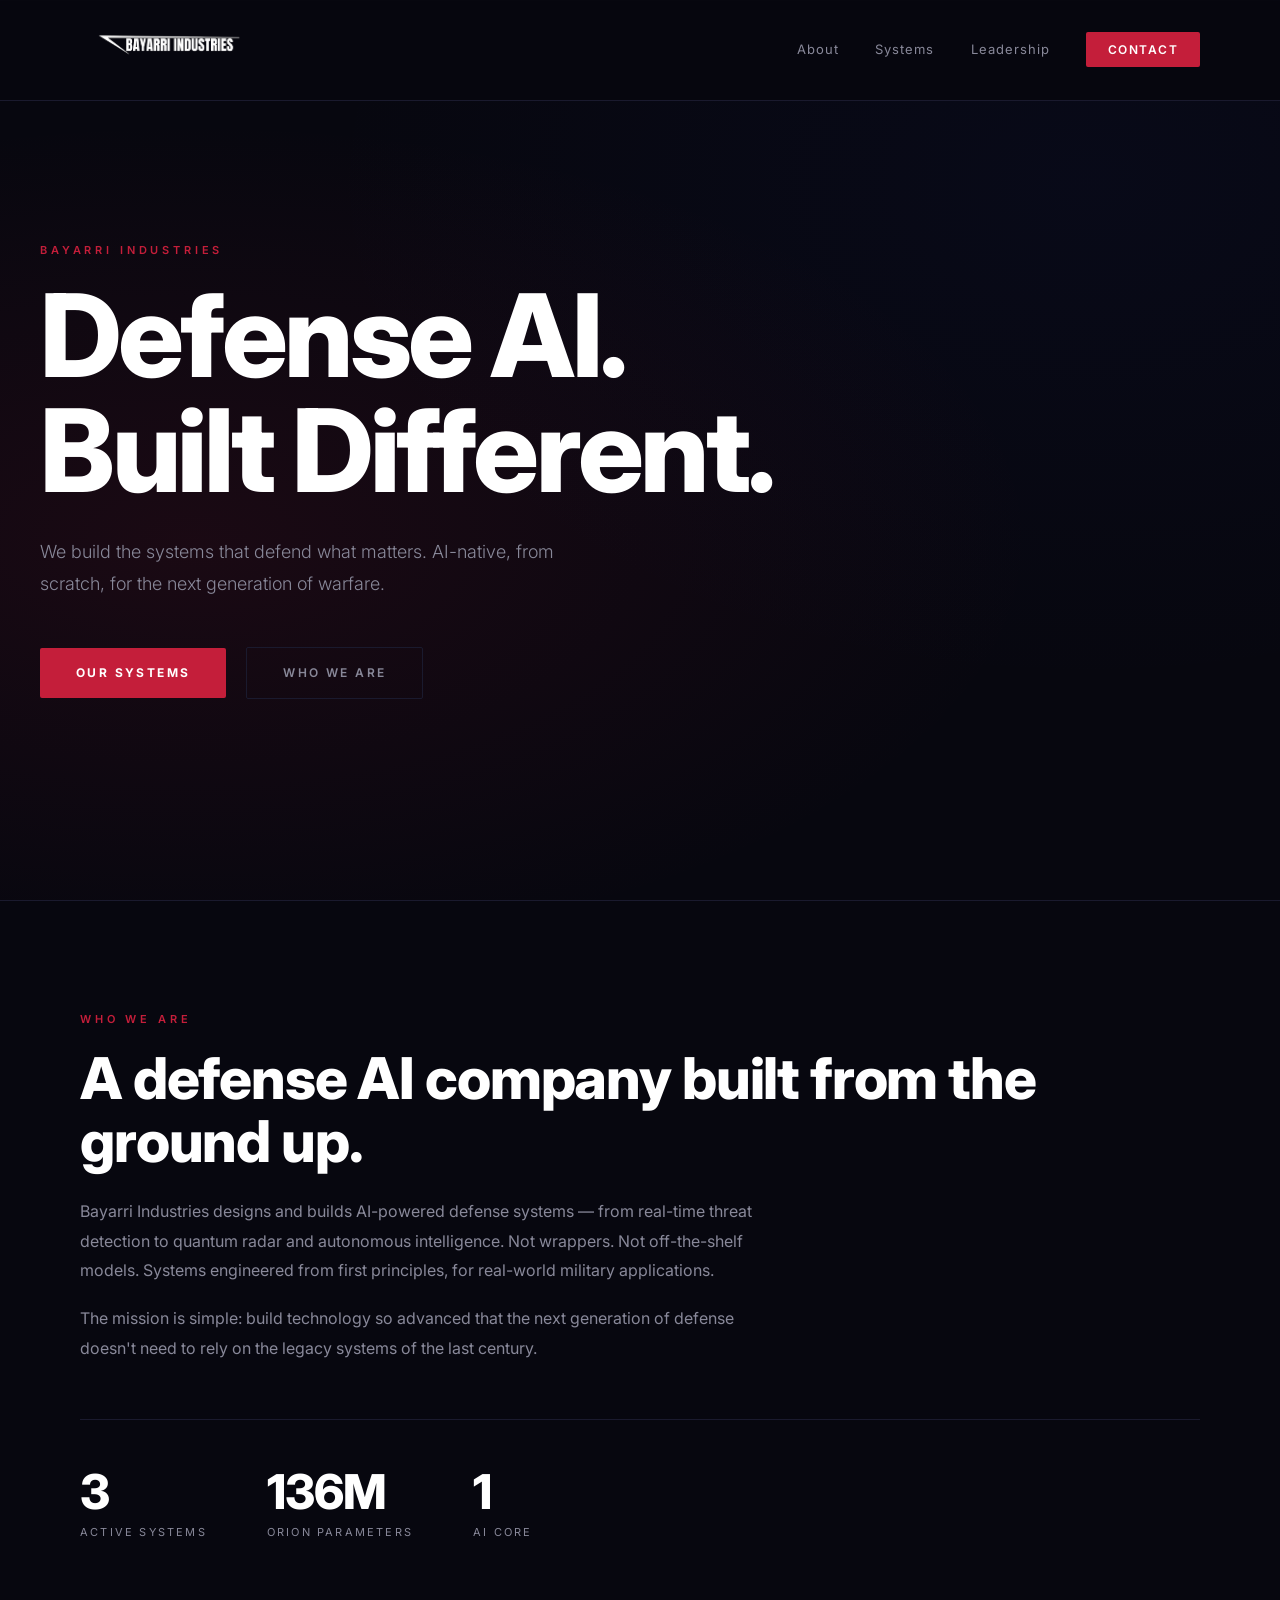
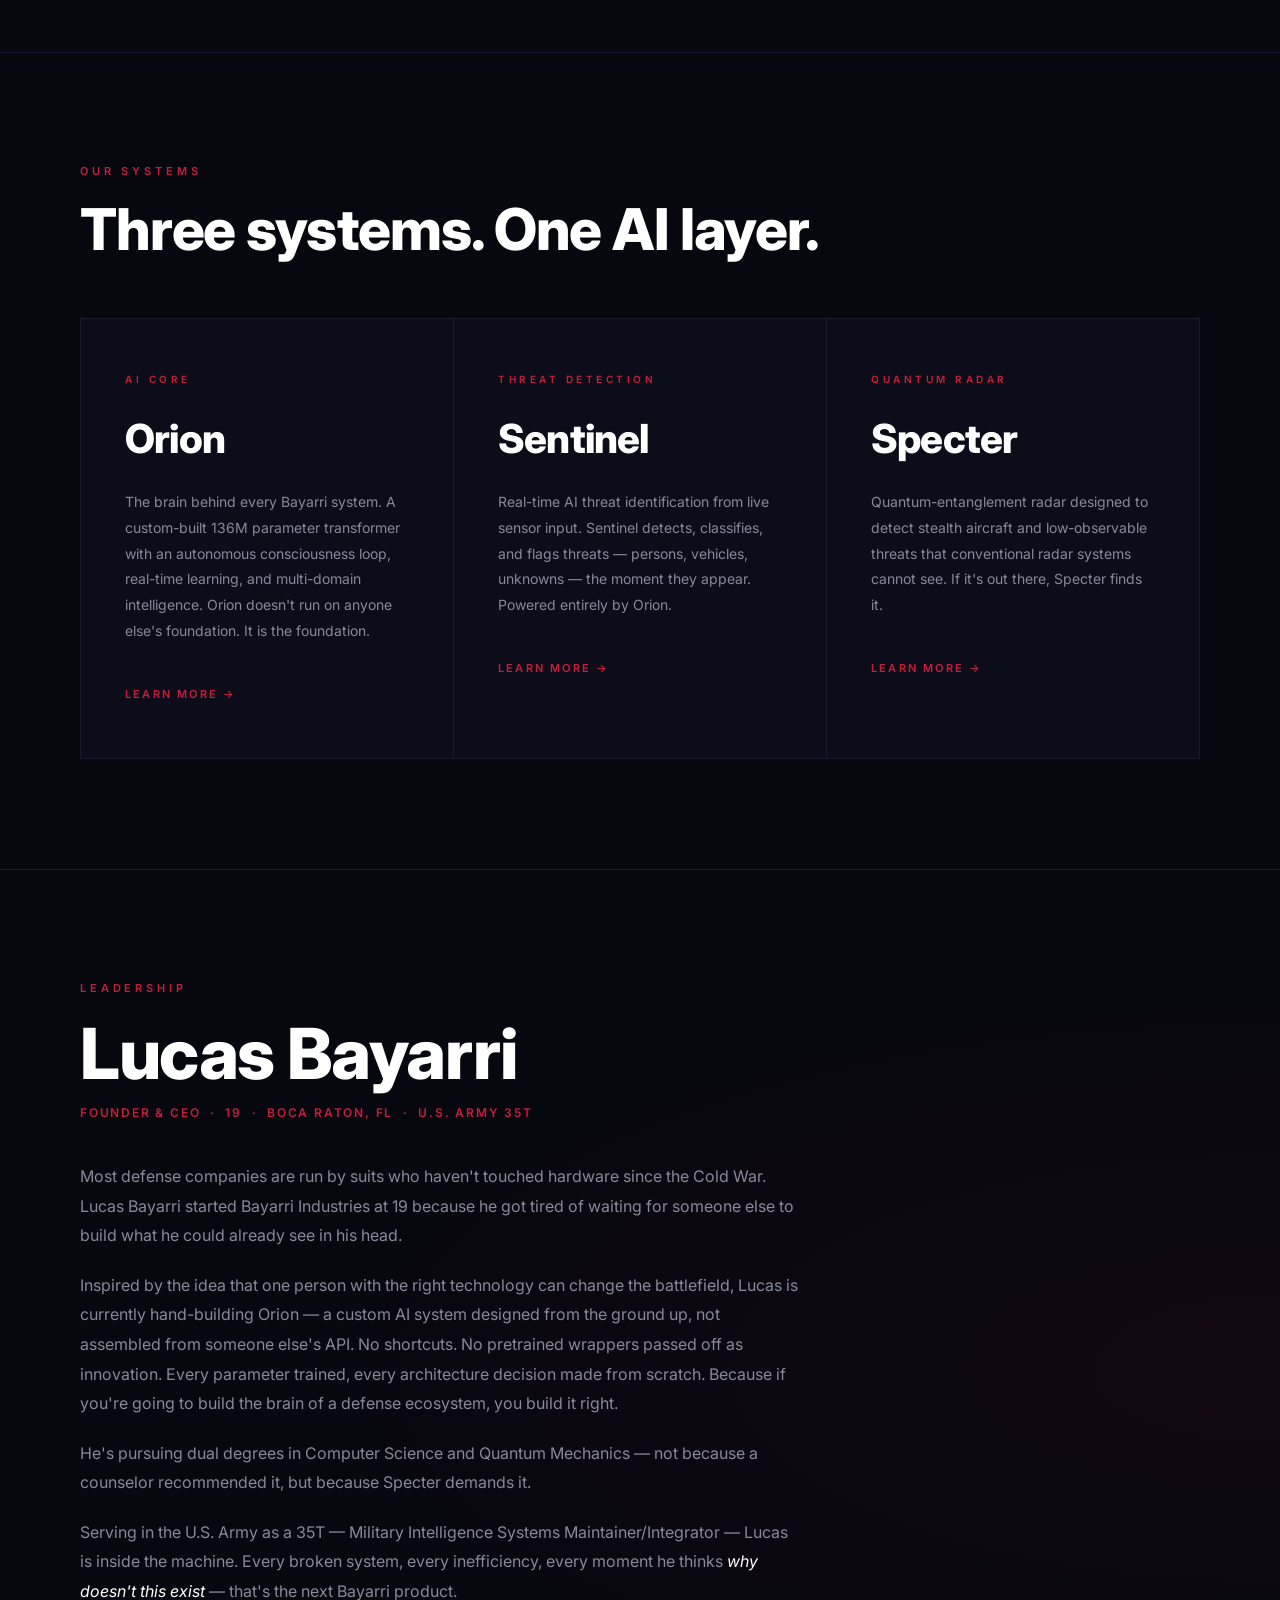
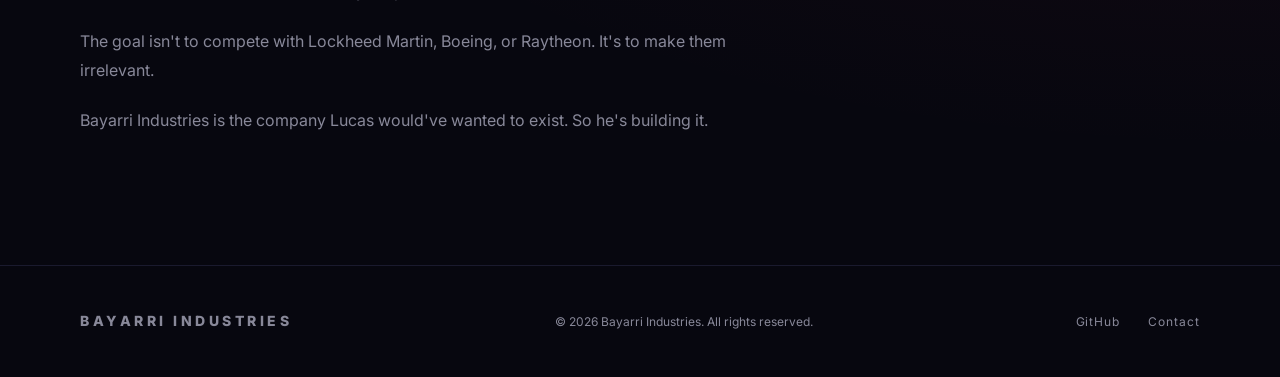
==== index.html @ cc2b9fde "Fix nav logo size, remove hero logo, modal on contact only" ====
<!DOCTYPE html>
<html lang="en">
<head>
    <meta charset="UTF-8">
    <meta name="viewport" content="width=device-width, initial-scale=1.0">
    <title>Bayarri Industries — Defense AI</title>
    <meta name="description" content="Bayarri Industries builds AI-powered defense systems from the ground up. Orion, Sentinel, Specter.">
    <link rel="stylesheet" href="style.css">
    <link href="https://fonts.googleapis.com/css2?family=Inter:wght@300;400;500;600;700;800&display=swap" rel="stylesheet">
</head>
<body>

    <!-- CONTACT MODAL -->
    <div class="modal-overlay" id="contactModal" onclick="closeModal()">
        <div class="modal" onclick="event.stopPropagation()">
            <button class="modal-close" onclick="closeModal()">✕</button>
            <div class="modal-label">Contact</div>
            <h2 class="modal-title">Bayarri Industries</h2>
            <p class="modal-sub">For inquiries, partnerships, or general contact — reach out directly.</p>
            <div class="modal-email">
                <span id="emailText">bayarriindustries@gmail.com</span>
                <button class="copy-btn" onclick="copyEmail()">Copy</button>
            </div>
            <a href="mailto:bayarriindustries@gmail.com" class="btn-primary modal-send">Send Email →</a>
            <p class="modal-note">Response time: within 48 hours.</p>
        </div>
    </div>

    <!-- NAV -->
    <nav>
        <div class="nav-container">
            <a href="index.html" class="logo">
                <img src="assets/logo.png" alt="Bayarri Industries">
            </a>
            <div class="nav-links">
                <a href="#about">About</a>
                <a href="#projects">Systems</a>
                <a href="#ceo">Leadership</a>
                <a href="#" class="nav-cta" onclick="openModal(); return false;">Contact</a>
            </div>
        </div>
    </nav>

    <!-- HERO -->
    <section class="hero">
        <div class="hero-content">
            <div class="section-label">Bayarri Industries</div>
            <h1>Defense AI.<br>Built Different.</h1>
            <p class="hero-sub">We build the systems that defend what matters. AI-native, from scratch, for the next generation of warfare.</p>
            <a href="#projects" class="btn-primary">Our Systems</a>
            <a href="#about" class="btn-secondary">Who We Are</a>
        </div>
    </section>

    <!-- ABOUT -->
    <section class="about" id="about">
        <div class="container">
            <div class="section-label">Who We Are</div>
            <h2>A defense AI company built from the ground up.</h2>
            <p>Bayarri Industries designs and builds AI-powered defense systems — from real-time threat detection to quantum radar and autonomous intelligence. Not wrappers. Not off-the-shelf models. Systems engineered from first principles, for real-world military applications.</p>
            <p>The mission is simple: build technology so advanced that the next generation of defense doesn't need to rely on the legacy systems of the last century.</p>
            <div class="about-stats">
                <div>
                    <div class="stat-num">3</div>
                    <div class="stat-label">Active Systems</div>
                </div>
                <div>
                    <div class="stat-num">136M</div>
                    <div class="stat-label">Orion Parameters</div>
                </div>
                <div>
                    <div class="stat-num">1</div>
                    <div class="stat-label">AI Core</div>
                </div>
            </div>
        </div>
    </section>

    <!-- PROJECTS -->
    <section id="projects">
        <div class="container">
            <div class="section-label">Our Systems</div>
            <h2>Three systems. One AI layer.</h2>
            <div class="project-grid">
                <a href="orion.html" class="project-card">
                    <div class="card-label">AI Core</div>
                    <h3>Orion</h3>
                    <p>The brain behind every Bayarri system. A custom-built 136M parameter transformer with an autonomous consciousness loop, real-time learning, and multi-domain intelligence. Orion doesn't run on anyone else's foundation. It is the foundation.</p>
                    <span class="card-link">Learn more →</span>
                </a>
                <a href="sentinel.html" class="project-card">
                    <div class="card-label">Threat Detection</div>
                    <h3>Sentinel</h3>
                    <p>Real-time AI threat identification from live sensor input. Sentinel detects, classifies, and flags threats — persons, vehicles, unknowns — the moment they appear. Powered entirely by Orion.</p>
                    <span class="card-link">Learn more →</span>
                </a>
                <a href="specter.html" class="project-card">
                    <div class="card-label">Quantum Radar</div>
                    <h3>Specter</h3>
                    <p>Quantum-entanglement radar designed to detect stealth aircraft and low-observable threats that conventional radar systems cannot see. If it's out there, Specter finds it.</p>
                    <span class="card-link">Learn more →</span>
                </a>
            </div>
        </div>
    </section>

    <!-- CEO -->
    <section class="ceo" id="ceo">
        <div class="container">
            <div class="section-label">Leadership</div>
            <div class="ceo-text">
                <h2>Lucas Bayarri</h2>
                <div class="ceo-title">Founder & CEO &nbsp;·&nbsp; 19 &nbsp;·&nbsp; Boca Raton, FL &nbsp;·&nbsp; U.S. Army 35T</div>
                <p>Most defense companies are run by suits who haven't touched hardware since the Cold War. Lucas Bayarri started Bayarri Industries at 19 because he got tired of waiting for someone else to build what he could already see in his head.</p>
                <p>Inspired by the idea that one person with the right technology can change the battlefield, Lucas is currently hand-building Orion — a custom AI system designed from the ground up, not assembled from someone else's API. No shortcuts. No pretrained wrappers passed off as innovation. Every parameter trained, every architecture decision made from scratch. Because if you're going to build the brain of a defense ecosystem, you build it right.</p>
                <p>He's pursuing dual degrees in Computer Science and Quantum Mechanics — not because a counselor recommended it, but because Specter demands it.</p>
                <p>Serving in the U.S. Army as a 35T — Military Intelligence Systems Maintainer/Integrator — Lucas is inside the machine. Every broken system, every inefficiency, every moment he thinks <em>why doesn't this exist</em> — that's the next Bayarri product.</p>
                <p>The goal isn't to compete with Lockheed Martin, Boeing, or Raytheon. It's to make them irrelevant.</p>
                <p>Bayarri Industries is the company Lucas would've wanted to exist. So he's building it.</p>
            </div>
        </div>
    </section>

    <!-- FOOTER -->
    <footer>
        <div class="container">
            <div class="footer-content">
                <div class="footer-logo">BAYARRI INDUSTRIES</div>
                <div class="footer-text">© 2026 Bayarri Industries. All rights reserved.</div>
                <div class="footer-links">
                    <a href="https://github.com/Bayarri-Industries" target="_blank">GitHub</a>
                    <a href="#" onclick="openModal(); return false;">Contact</a>
                </div>
            </div>
        </div>
    </footer>

    <script>
        function openModal() {
            document.getElementById('contactModal').classList.add('active');
            document.body.style.overflow = 'hidden';
        }
        function closeModal() {
            document.getElementById('contactModal').classList.remove('active');
            document.body.style.overflow = '';
        }
        function copyEmail() {
            navigator.clipboard.writeText('bayarriindustries@gmail.com');
            const btn = document.querySelector('.copy-btn');
            btn.textContent = 'Copied';
            setTimeout(() => btn.textContent = 'Copy', 2000);
        }
        document.addEventListener('keydown', e => { if (e.key === 'Escape') closeModal(); });
    </script>

</body>
</html>
---- style.css ----
* {
    margin: 0;
    padding: 0;
    box-sizing: border-box;
}

:root {
    --bg: #07070f;
    --bg-card: #0d0d1a;
    --red: #c41e3a;
    --red-bright: #e02040;
    --white: #ffffff;
    --gray: #888899;
    --border: #1a1a2e;
}

html {
    scroll-behavior: smooth;
}

body {
    background: var(--bg);
    color: var(--white);
    font-family: 'Inter', sans-serif;
    line-height: 1.6;
}

/* NAV */
nav {
    position: fixed;
    top: 0;
    width: 100%;
    z-index: 100;
    padding: 18px 0;
    background: rgba(7, 7, 15, 0.92);
    backdrop-filter: blur(12px);
    border-bottom: 1px solid var(--border);
}

.nav-container {
    max-width: 1200px;
    margin: 0 auto;
    padding: 0 40px;
    display: flex;
    justify-content: space-between;
    align-items: center;
}

.logo img {
    height: 56px;
}

.nav-links {
    display: flex;
    gap: 36px;
    align-items: center;
}

.nav-links a {
    color: var(--gray);
    text-decoration: none;
    font-size: 13px;
    letter-spacing: 0.08em;
    transition: color 0.2s;
}

.nav-links a:hover {
    color: var(--white);
}

.nav-cta {
    background: var(--red) !important;
    color: var(--white) !important;
    padding: 8px 22px;
    border-radius: 2px;
    font-size: 12px !important;
    letter-spacing: 0.12em !important;
    text-transform: uppercase;
    font-weight: 600;
}

.nav-cta:hover {
    background: var(--red-bright) !important;
}

/* HERO */
.hero {
    min-height: 100vh;
    display: flex;
    align-items: center;
    position: relative;
    padding: 140px 40px 100px;
    background:
        radial-gradient(ellipse at 15% 60%, rgba(196, 30, 58, 0.10) 0%, transparent 55%),
        radial-gradient(ellipse at 85% 20%, rgba(30, 60, 196, 0.05) 0%, transparent 50%),
        var(--bg);
}

.hero-content {
    max-width: 1200px;
    margin: 0 auto;
    width: 100%;
}

.section-label {
    font-size: 11px;
    letter-spacing: 0.35em;
    color: var(--red);
    font-weight: 600;
    margin-bottom: 18px;
    text-transform: uppercase;
}

.hero h1 {
    font-size: clamp(60px, 9vw, 120px);
    font-weight: 800;
    line-height: 1.0;
    margin-bottom: 28px;
    letter-spacing: -0.03em;
}

.hero-sub {
    font-size: 18px;
    color: var(--gray);
    max-width: 520px;
    margin-bottom: 48px;
    font-weight: 300;
    line-height: 1.75;
}

.btn-primary {
    display: inline-block;
    background: var(--red);
    color: var(--white);
    text-decoration: none;
    padding: 15px 36px;
    font-size: 12px;
    letter-spacing: 0.2em;
    text-transform: uppercase;
    font-weight: 700;
    border-radius: 2px;
    transition: background 0.2s;
    margin-right: 16px;
}

.btn-primary:hover {
    background: var(--red-bright);
}

.btn-secondary {
    display: inline-block;
    border: 1px solid var(--border);
    color: var(--gray);
    text-decoration: none;
    padding: 15px 36px;
    font-size: 12px;
    letter-spacing: 0.2em;
    text-transform: uppercase;
    font-weight: 600;
    border-radius: 2px;
    transition: all 0.2s;
}

.btn-secondary:hover {
    border-color: var(--gray);
    color: var(--white);
}

/* SECTIONS */
.container {
    max-width: 1200px;
    margin: 0 auto;
    padding: 0 40px;
}

section {
    padding: 110px 0;
    border-top: 1px solid var(--border);
}

h2 {
    font-size: clamp(36px, 4.5vw, 58px);
    font-weight: 800;
    margin-bottom: 24px;
    line-height: 1.1;
    letter-spacing: -0.02em;
}

/* ABOUT */
.about p {
    color: var(--gray);
    max-width: 680px;
    margin-bottom: 18px;
    font-size: 16px;
    line-height: 1.85;
}

.about-stats {
    display: flex;
    gap: 60px;
    margin-top: 56px;
    padding-top: 48px;
    border-top: 1px solid var(--border);
}

.stat-num {
    font-size: 48px;
    font-weight: 800;
    color: var(--white);
    letter-spacing: -0.02em;
    line-height: 1;
    margin-bottom: 8px;
}

.stat-label {
    font-size: 11px;
    letter-spacing: 0.2em;
    color: var(--gray);
    text-transform: uppercase;
}

/* PROJECTS */
.project-grid {
    display: grid;
    grid-template-columns: repeat(3, 1fr);
    gap: 1px;
    background: var(--border);
    margin-top: 56px;
    border: 1px solid var(--border);
}

.project-card {
    background: var(--bg-card);
    padding: 52px 44px;
    text-decoration: none;
    color: var(--white);
    transition: background 0.25s;
    display: block;
    position: relative;
}

.project-card::before {
    content: '';
    position: absolute;
    top: 0;
    left: 0;
    width: 3px;
    height: 0;
    background: var(--red);
    transition: height 0.3s ease;
}

.project-card:hover::before {
    height: 100%;
}

.project-card:hover {
    background: #0f0f1e;
}

.card-label {
    font-size: 10px;
    letter-spacing: 0.35em;
    color: var(--red);
    font-weight: 600;
    margin-bottom: 20px;
    text-transform: uppercase;
}

.project-card h3 {
    font-size: 40px;
    font-weight: 800;
    margin-bottom: 18px;
    letter-spacing: -0.02em;
}

.project-card p {
    color: var(--gray);
    font-size: 14px;
    line-height: 1.85;
    margin-bottom: 36px;
}

.card-link {
    font-size: 11px;
    letter-spacing: 0.2em;
    color: var(--red);
    font-weight: 600;
    text-transform: uppercase;
}

/* CEO */
.ceo {
    background:
        radial-gradient(ellipse at 100% 50%, rgba(196, 30, 58, 0.06) 0%, transparent 55%),
        var(--bg);
}

.ceo h2 {
    font-size: clamp(44px, 5.5vw, 72px);
    margin-bottom: 10px;
}

.ceo-title {
    font-size: 12px;
    color: var(--red);
    letter-spacing: 0.15em;
    font-weight: 600;
    margin-bottom: 40px;
    text-transform: uppercase;
}

.ceo-text p {
    color: var(--gray);
    font-size: 16px;
    line-height: 1.85;
    max-width: 720px;
    margin-bottom: 20px;
}

.ceo-text p em {
    color: var(--white);
    font-style: italic;
}

/* FOOTER */
footer {
    border-top: 1px solid var(--border);
    padding: 44px 0;
}

.footer-content {
    display: flex;
    justify-content: space-between;
    align-items: center;
}

.footer-logo {
    font-weight: 800;
    font-size: 14px;
    letter-spacing: 0.25em;
    color: var(--gray);
}

.footer-text {
    font-size: 12px;
    color: var(--gray);
}

.footer-links {
    display: flex;
    gap: 28px;
}

.footer-links a {
    font-size: 12px;
    color: var(--gray);
    text-decoration: none;
    letter-spacing: 0.08em;
    transition: color 0.2s;
}

.footer-links a:hover {
    color: var(--white);
}

/* PRODUCT PAGES */
.page-hero {
    min-height: 55vh;
    display: flex;
    align-items: flex-end;
    padding: 140px 40px 80px;
    border-bottom: 1px solid var(--border);
    background:
        radial-gradient(ellipse at 20% 80%, rgba(196, 30, 58, 0.08) 0%, transparent 55%),
        var(--bg);
}

.page-hero-content {
    max-width: 1200px;
    margin: 0 auto;
    width: 100%;
}

.page-hero h1 {
    font-size: clamp(56px, 8vw, 100px);
    font-weight: 800;
    line-height: 1.0;
    letter-spacing: -0.03em;
    margin-bottom: 20px;
}

.page-hero .sub {
    font-size: 18px;
    color: var(--gray);
    max-width: 560px;
    font-weight: 300;
    line-height: 1.75;
}

.page-content {
    padding: 100px 0;
}

.page-content p {
    color: var(--gray);
    font-size: 16px;
    line-height: 1.9;
    max-width: 760px;
    margin-bottom: 24px;
}

.page-content h3 {
    font-size: 28px;
    font-weight: 700;
    margin: 48px 0 16px;
    letter-spacing: -0.01em;
}

.status-badge {
    display: inline-block;
    background: rgba(196, 30, 58, 0.15);
    border: 1px solid rgba(196, 30, 58, 0.3);
    color: var(--red);
    padding: 6px 16px;
    font-size: 11px;
    letter-spacing: 0.2em;
    text-transform: uppercase;
    font-weight: 600;
    border-radius: 2px;
    margin-bottom: 32px;
}

.back-link {
    display: inline-flex;
    align-items: center;
    gap: 8px;
    color: var(--gray);
    text-decoration: none;
    font-size: 13px;
    letter-spacing: 0.08em;
    margin-bottom: 48px;
    transition: color 0.2s;
}

.back-link:hover {
    color: var(--white);
}

/* MODAL */
.modal-overlay {
    display: none;
    position: fixed;
    inset: 0;
    background: rgba(0, 0, 0, 0.85);
    backdrop-filter: blur(6px);
    z-index: 999;
    align-items: center;
    justify-content: center;
}

.modal-overlay.active {
    display: flex;
}

.modal {
    background: #0d0d1a;
    border: 1px solid var(--border);
    padding: 56px 52px;
    max-width: 500px;
    width: 90%;
    position: relative;
    border-top: 3px solid var(--red);
}

.modal-close {
    position: absolute;
    top: 20px;
    right: 24px;
    background: none;
    border: none;
    color: var(--gray);
    font-size: 18px;
    cursor: pointer;
    transition: color 0.2s;
}

.modal-close:hover {
    color: var(--white);
}

.modal-label {
    font-size: 10px;
    letter-spacing: 0.35em;
    color: var(--red);
    font-weight: 600;
    text-transform: uppercase;
    margin-bottom: 14px;
}

.modal-title {
    font-size: 32px;
    font-weight: 800;
    margin-bottom: 12px;
    letter-spacing: -0.02em;
}

.modal-sub {
    color: var(--gray);
    font-size: 14px;
    line-height: 1.7;
    margin-bottom: 32px;
}

.modal-email {
    display: flex;
    align-items: center;
    justify-content: space-between;
    background: #111122;
    border: 1px solid var(--border);
    padding: 14px 20px;
    margin-bottom: 24px;
    gap: 16px;
}

.modal-email span {
    font-size: 14px;
    color: var(--white);
    letter-spacing: 0.02em;
}

.copy-btn {
    background: none;
    border: 1px solid var(--border);
    color: var(--gray);
    padding: 6px 14px;
    font-size: 11px;
    letter-spacing: 0.1em;
    cursor: pointer;
    text-transform: uppercase;
    transition: all 0.2s;
    white-space: nowrap;
}

.copy-btn:hover {
    border-color: var(--gray);
    color: var(--white);
}

.modal-send {
    display: block;
    text-align: center;
    margin-bottom: 16px;
}

.modal-note {
    font-size: 11px;
    color: var(--gray);
    text-align: center;
    letter-spacing: 0.05em;
}

/* RESPONSIVE */
@media (max-width: 900px) {
    .project-grid {
        grid-template-columns: 1fr;
    }

    .about-stats {
        gap: 40px;
        flex-wrap: wrap;
    }

    .footer-content {
        flex-direction: column;
        gap: 20px;
        text-align: center;
    }

    .nav-links {
        gap: 20px;
    }
}
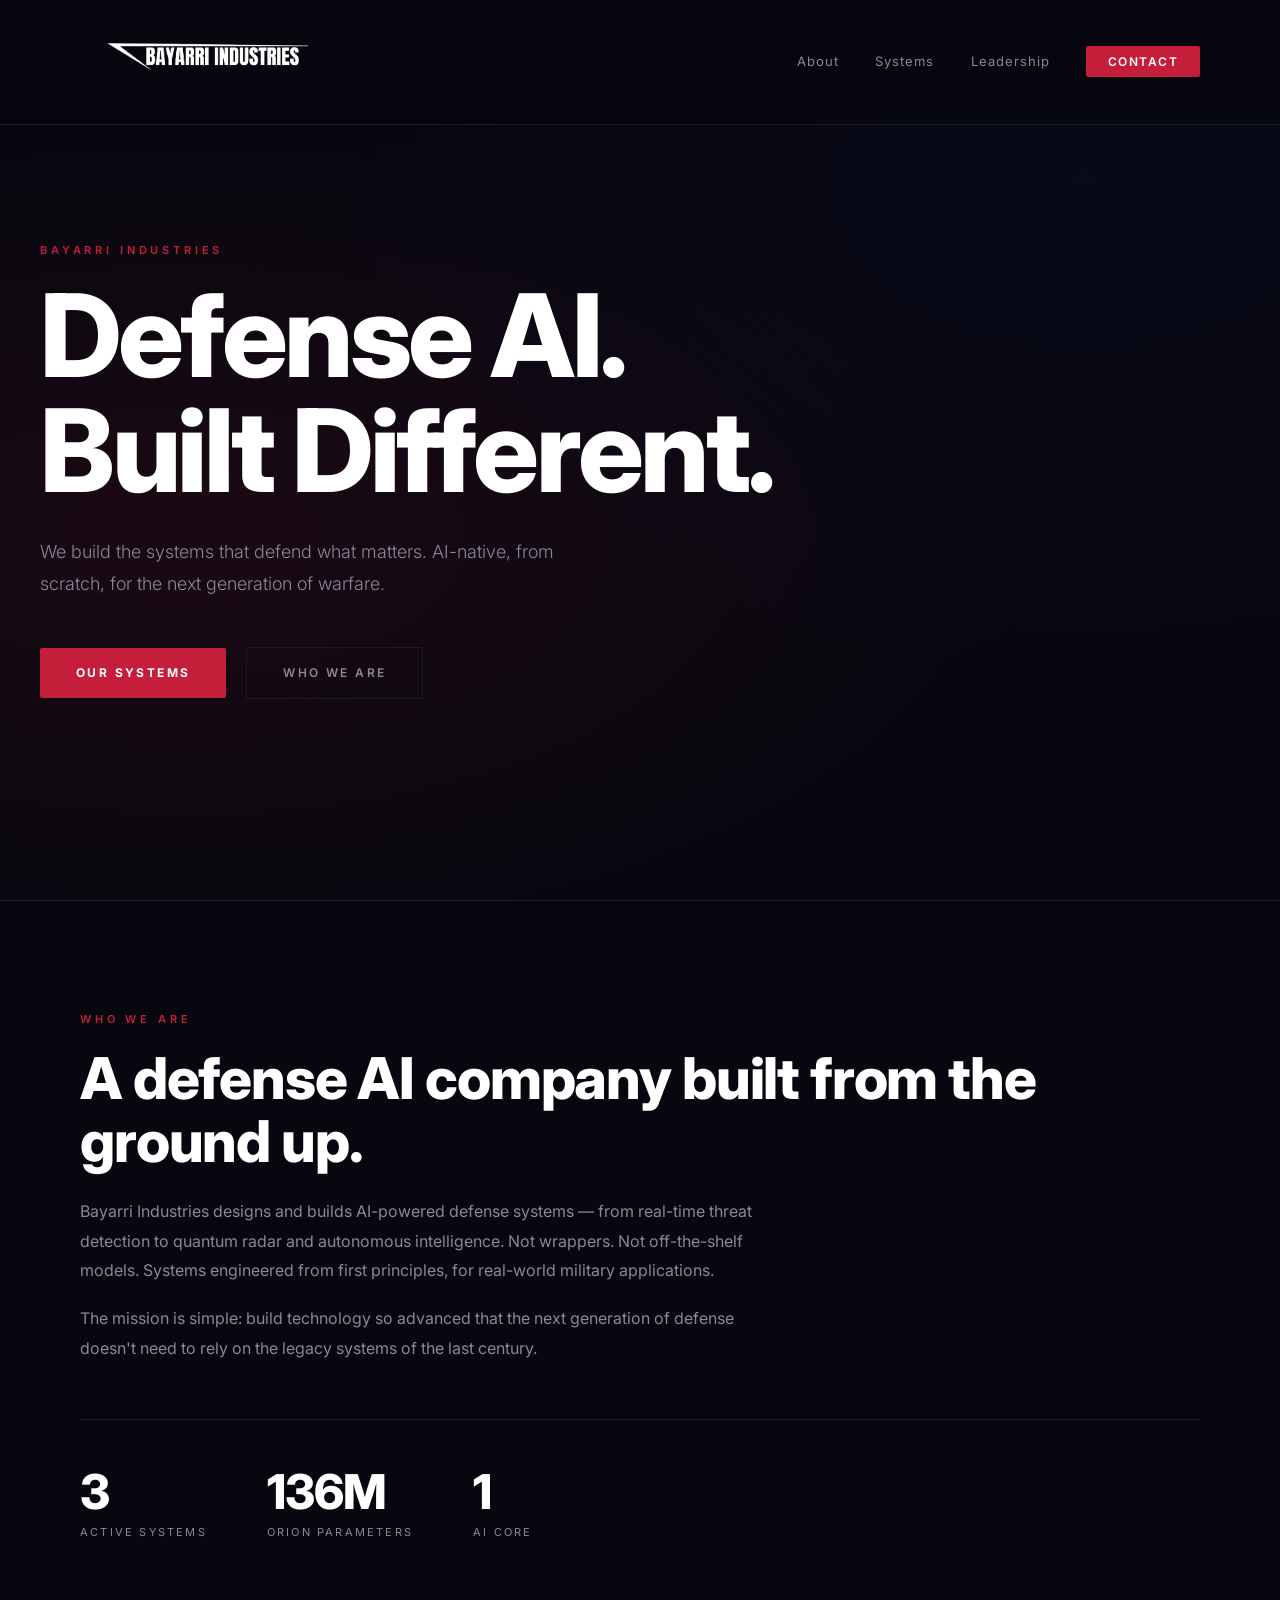
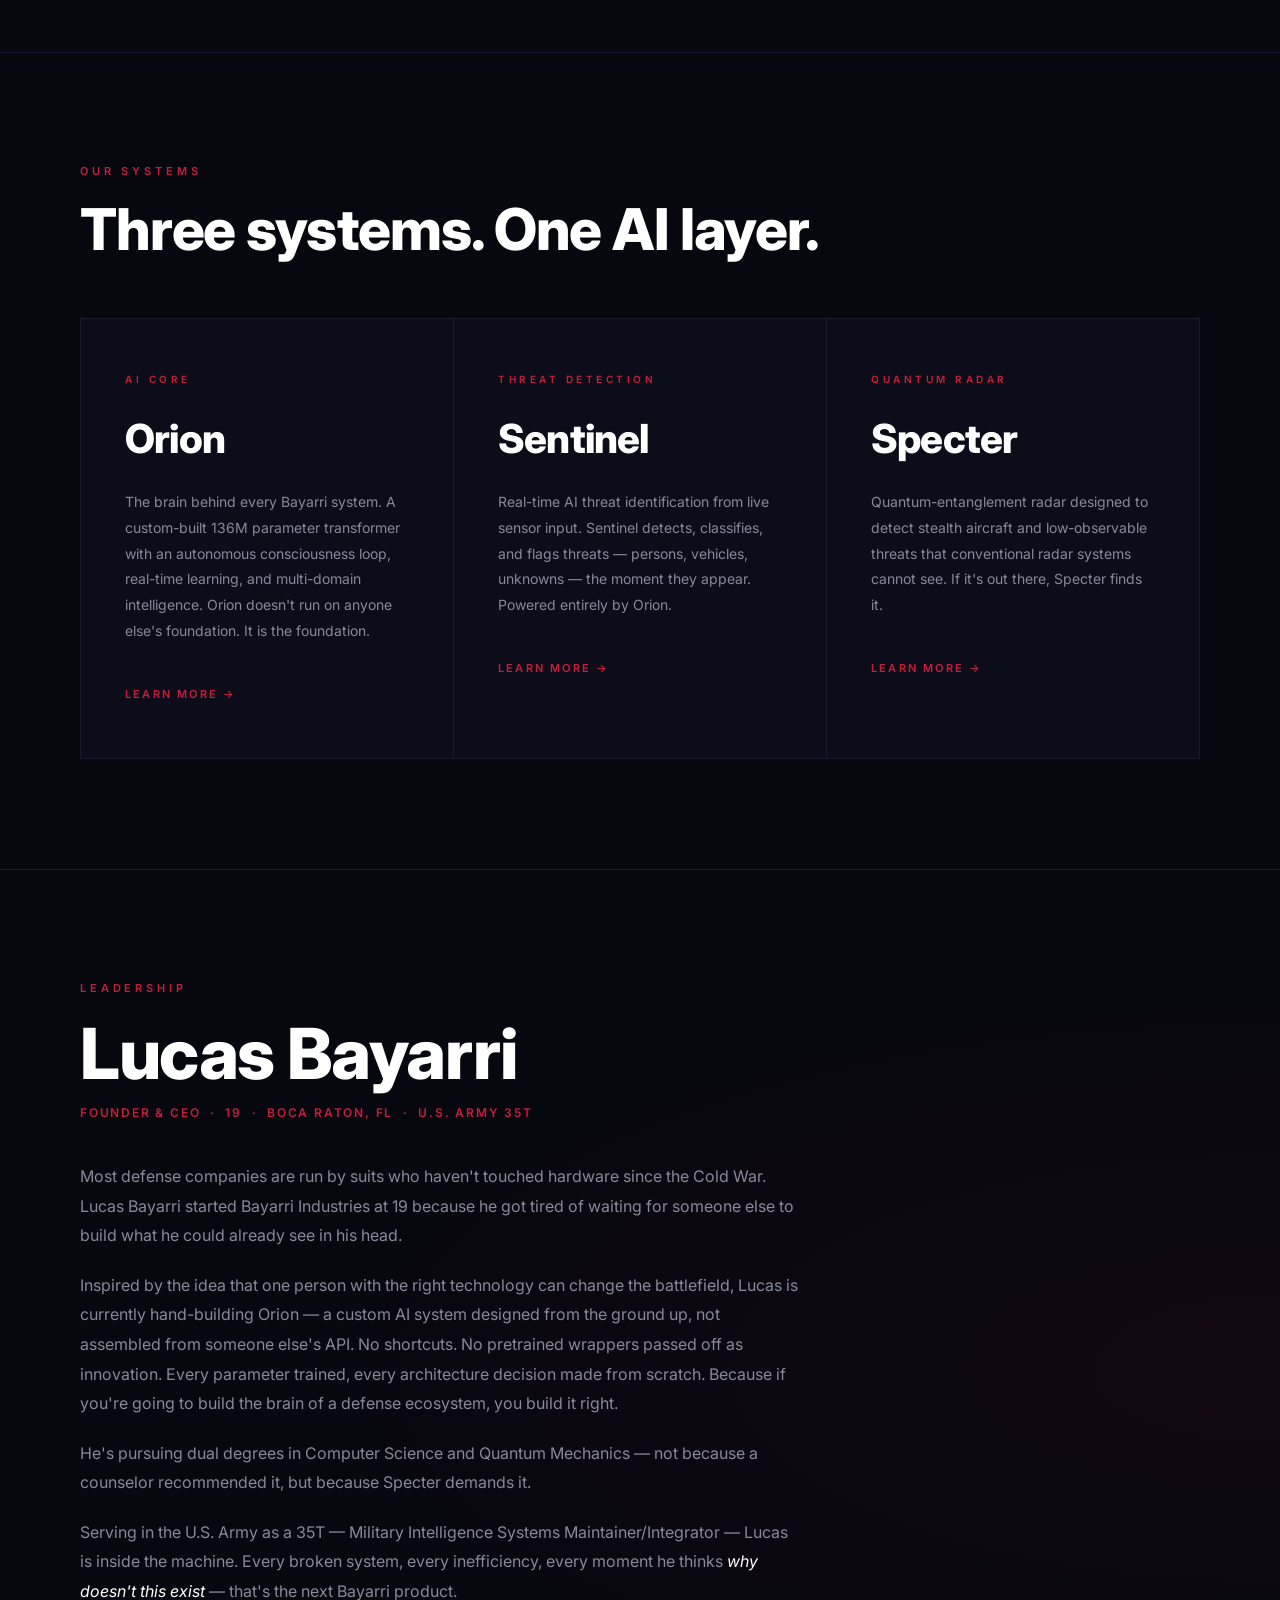
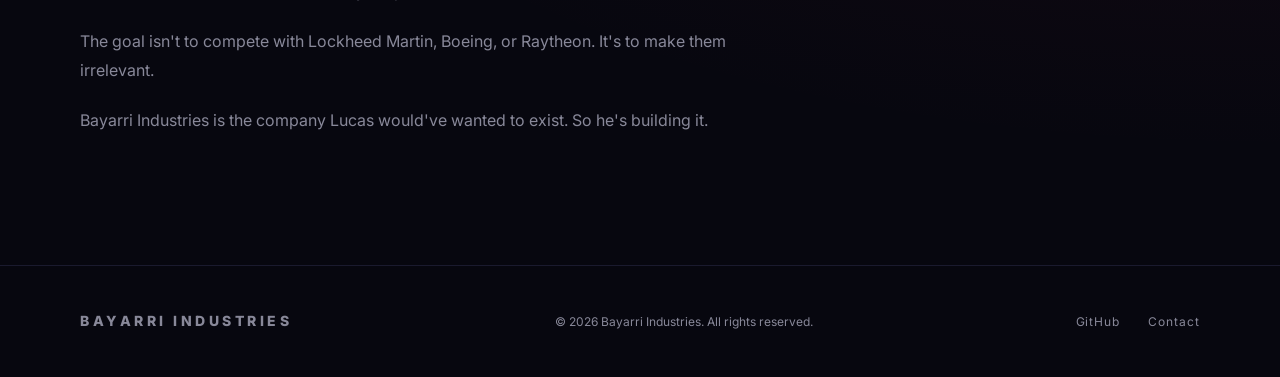
==== commit 04a0936c: "Fix contact modal button, increase logo size" ====
--- a/index.html
+++ b/index.html
@@ -36,7 +36,7 @@
                 <a href="#about">About</a>
                 <a href="#projects">Systems</a>
                 <a href="#ceo">Leadership</a>
-                <a href="#" class="nav-cta" onclick="openModal(); return false;">Contact</a>
+                <button class="nav-cta" onclick="openModal()">Contact</button>
             </div>
         </div>
     </nav>
--- a/style.css
+++ b/style.css
@@ -47,7 +47,7 @@
 }
 
 .logo img {
-    height: 56px;
+    height: 80px;
 }
 
 .nav-links {
@@ -69,18 +69,23 @@
 }
 
 .nav-cta {
-    background: var(--red) !important;
-    color: var(--white) !important;
+    background: var(--red);
+    color: var(--white);
     padding: 8px 22px;
+    border: none;
     border-radius: 2px;
-    font-size: 12px !important;
-    letter-spacing: 0.12em !important;
-    text-transform: uppercase;
-    font-weight: 600;
+    font-size: 12px;
+    font-family: 'Inter', sans-serif;
+    letter-spacing: 0.12em;
+    text-transform: uppercase;
+    font-weight: 600;
+    cursor: pointer;
+    text-decoration: none;
+    display: inline-block;
 }
 
 .nav-cta:hover {
-    background: var(--red-bright) !important;
+    background: var(--red-bright);
 }
 
 /* HERO */
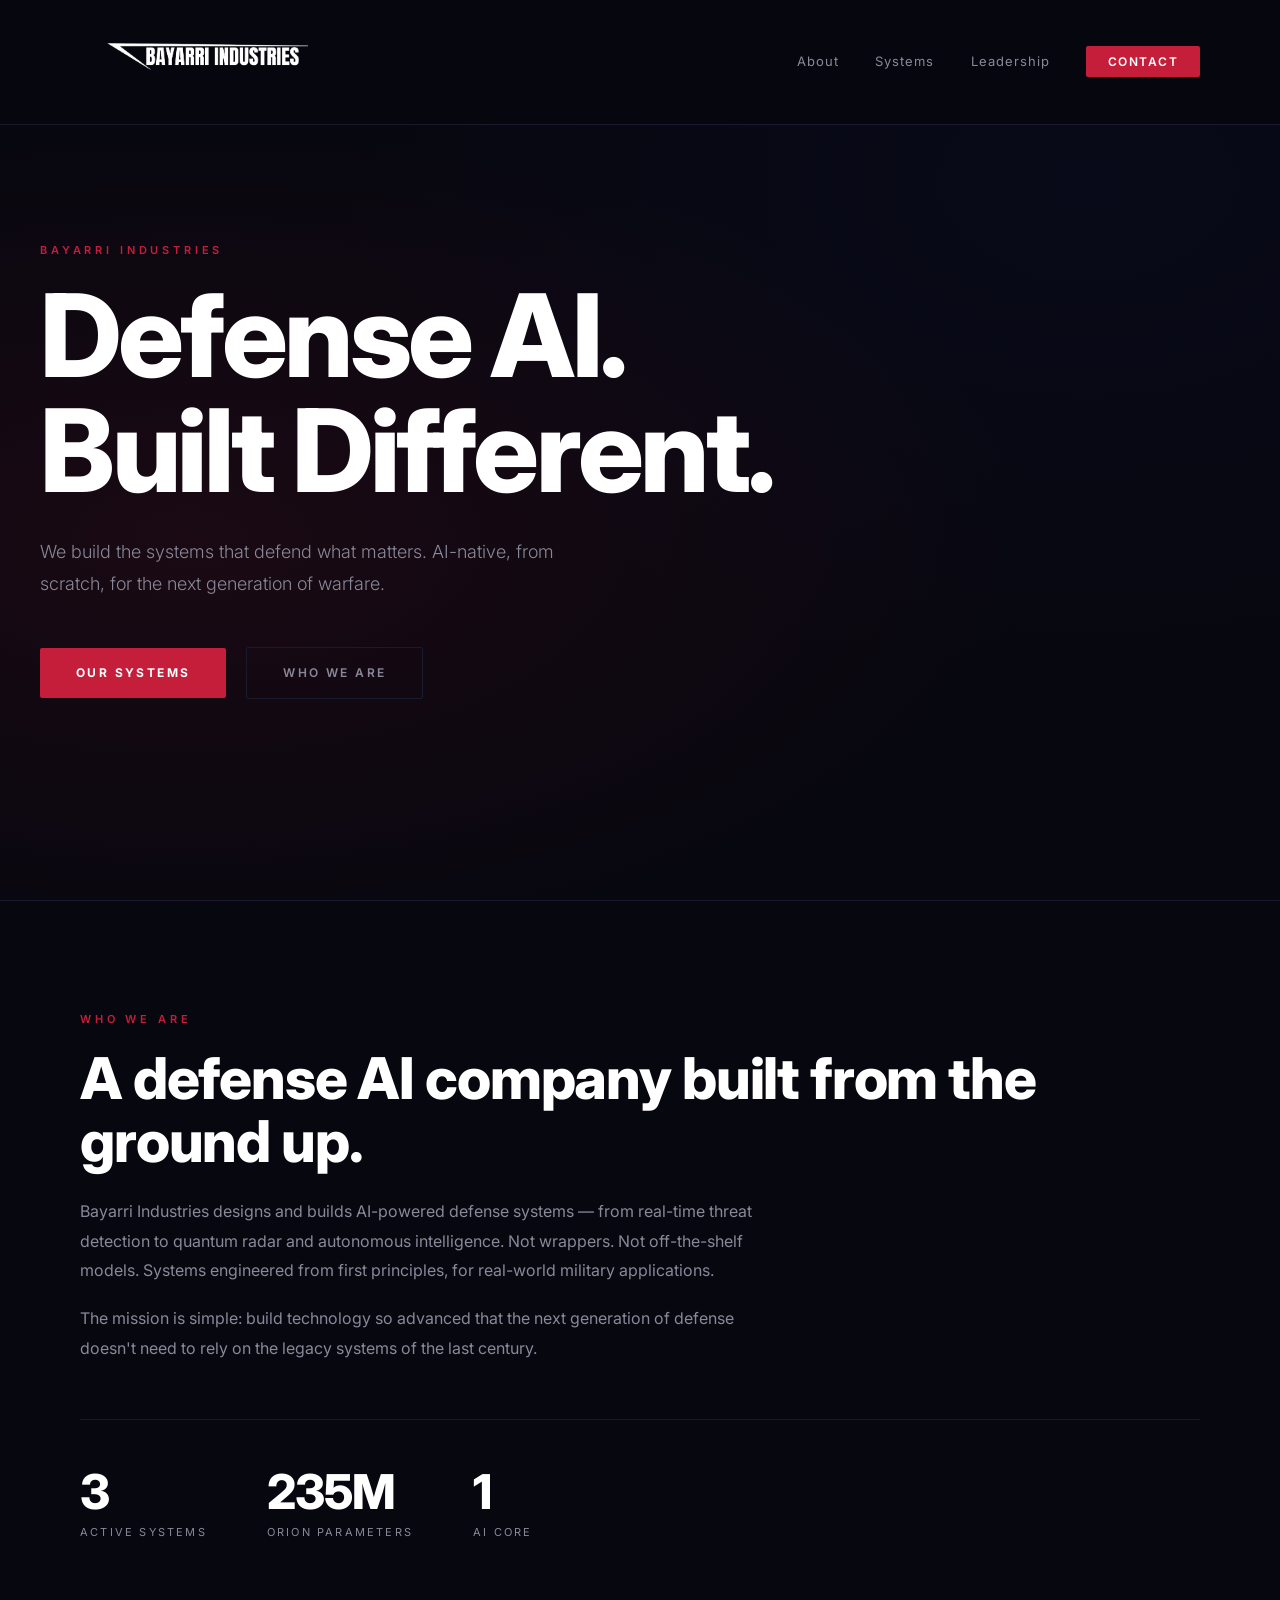
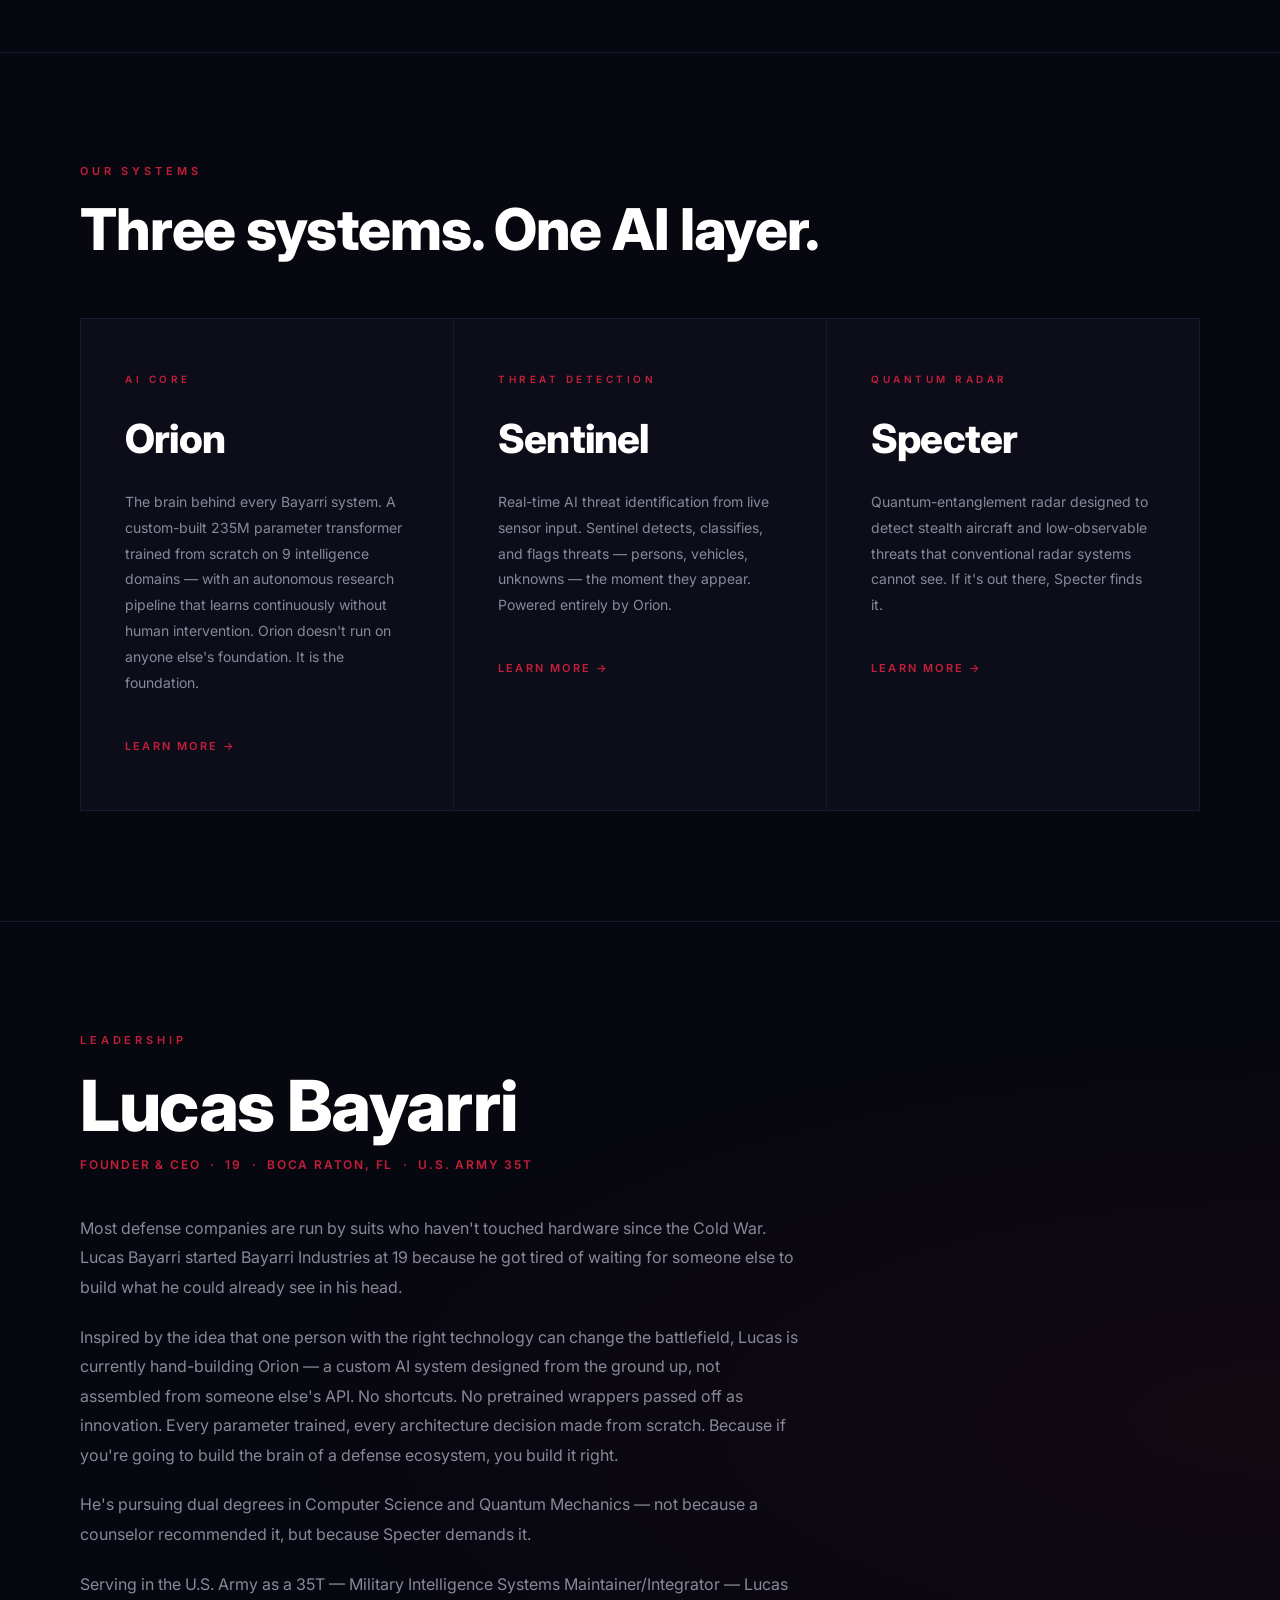
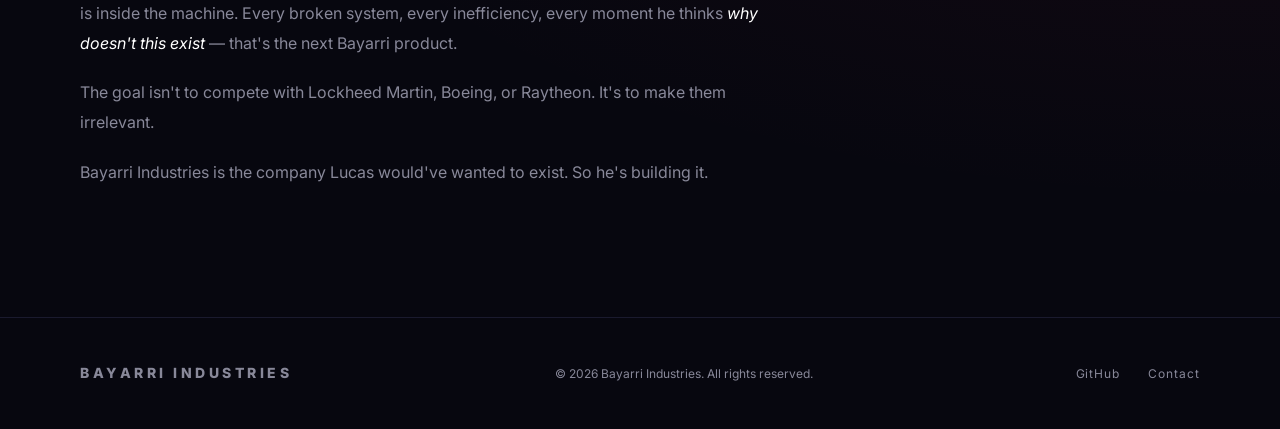
==== commit 702a607a: "Update Orion to 235M V2 — remove TinyLlama reference, reflect autonomous learning Co-Authored-By: Cl" ====
--- a/index.html
+++ b/index.html
@@ -65,7 +65,7 @@
                     <div class="stat-label">Active Systems</div>
                 </div>
                 <div>
-                    <div class="stat-num">136M</div>
+                    <div class="stat-num">235M</div>
                     <div class="stat-label">Orion Parameters</div>
                 </div>
                 <div>
@@ -85,7 +85,7 @@
                 <a href="orion.html" class="project-card">
                     <div class="card-label">AI Core</div>
                     <h3>Orion</h3>
-                    <p>The brain behind every Bayarri system. A custom-built 136M parameter transformer with an autonomous consciousness loop, real-time learning, and multi-domain intelligence. Orion doesn't run on anyone else's foundation. It is the foundation.</p>
+                    <p>The brain behind every Bayarri system. A custom-built 235M parameter transformer trained from scratch on 9 intelligence domains — with an autonomous research pipeline that learns continuously without human intervention. Orion doesn't run on anyone else's foundation. It is the foundation.</p>
                     <span class="card-link">Learn more →</span>
                 </a>
                 <a href="sentinel.html" class="project-card">
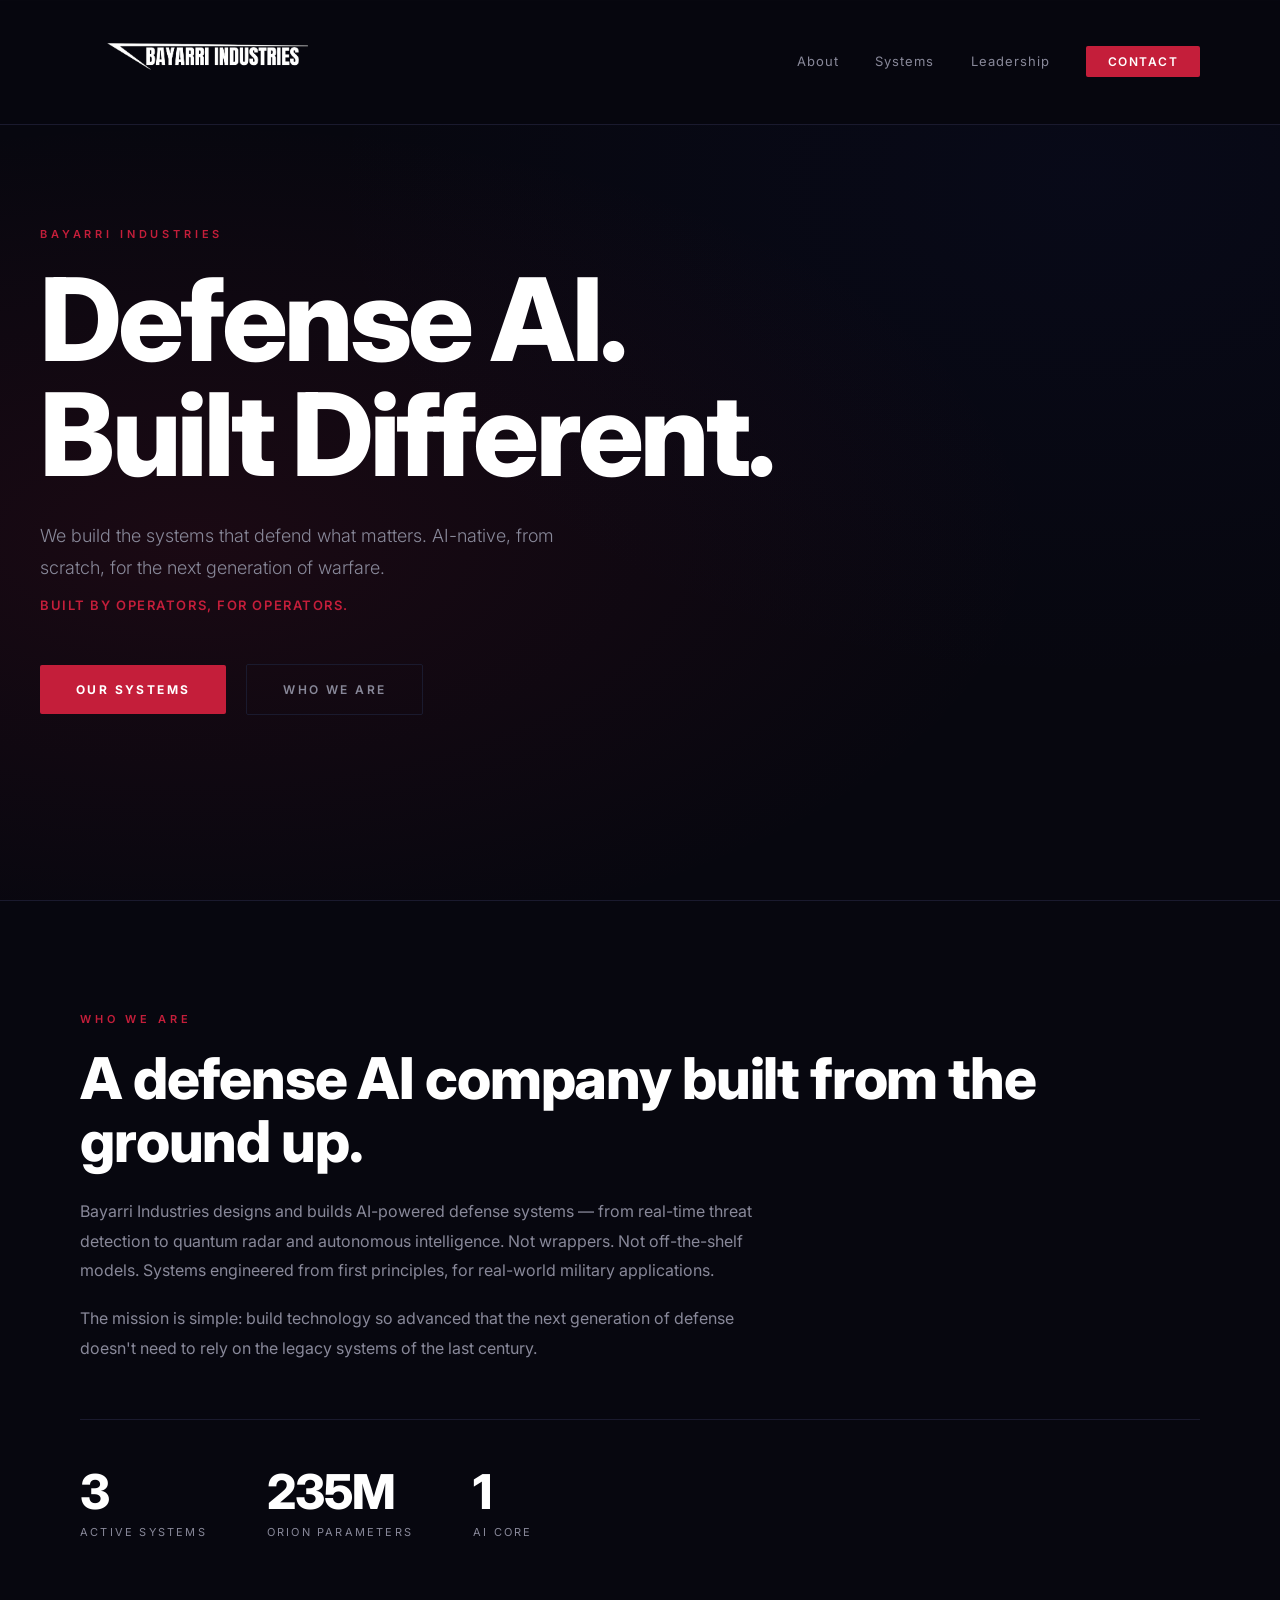
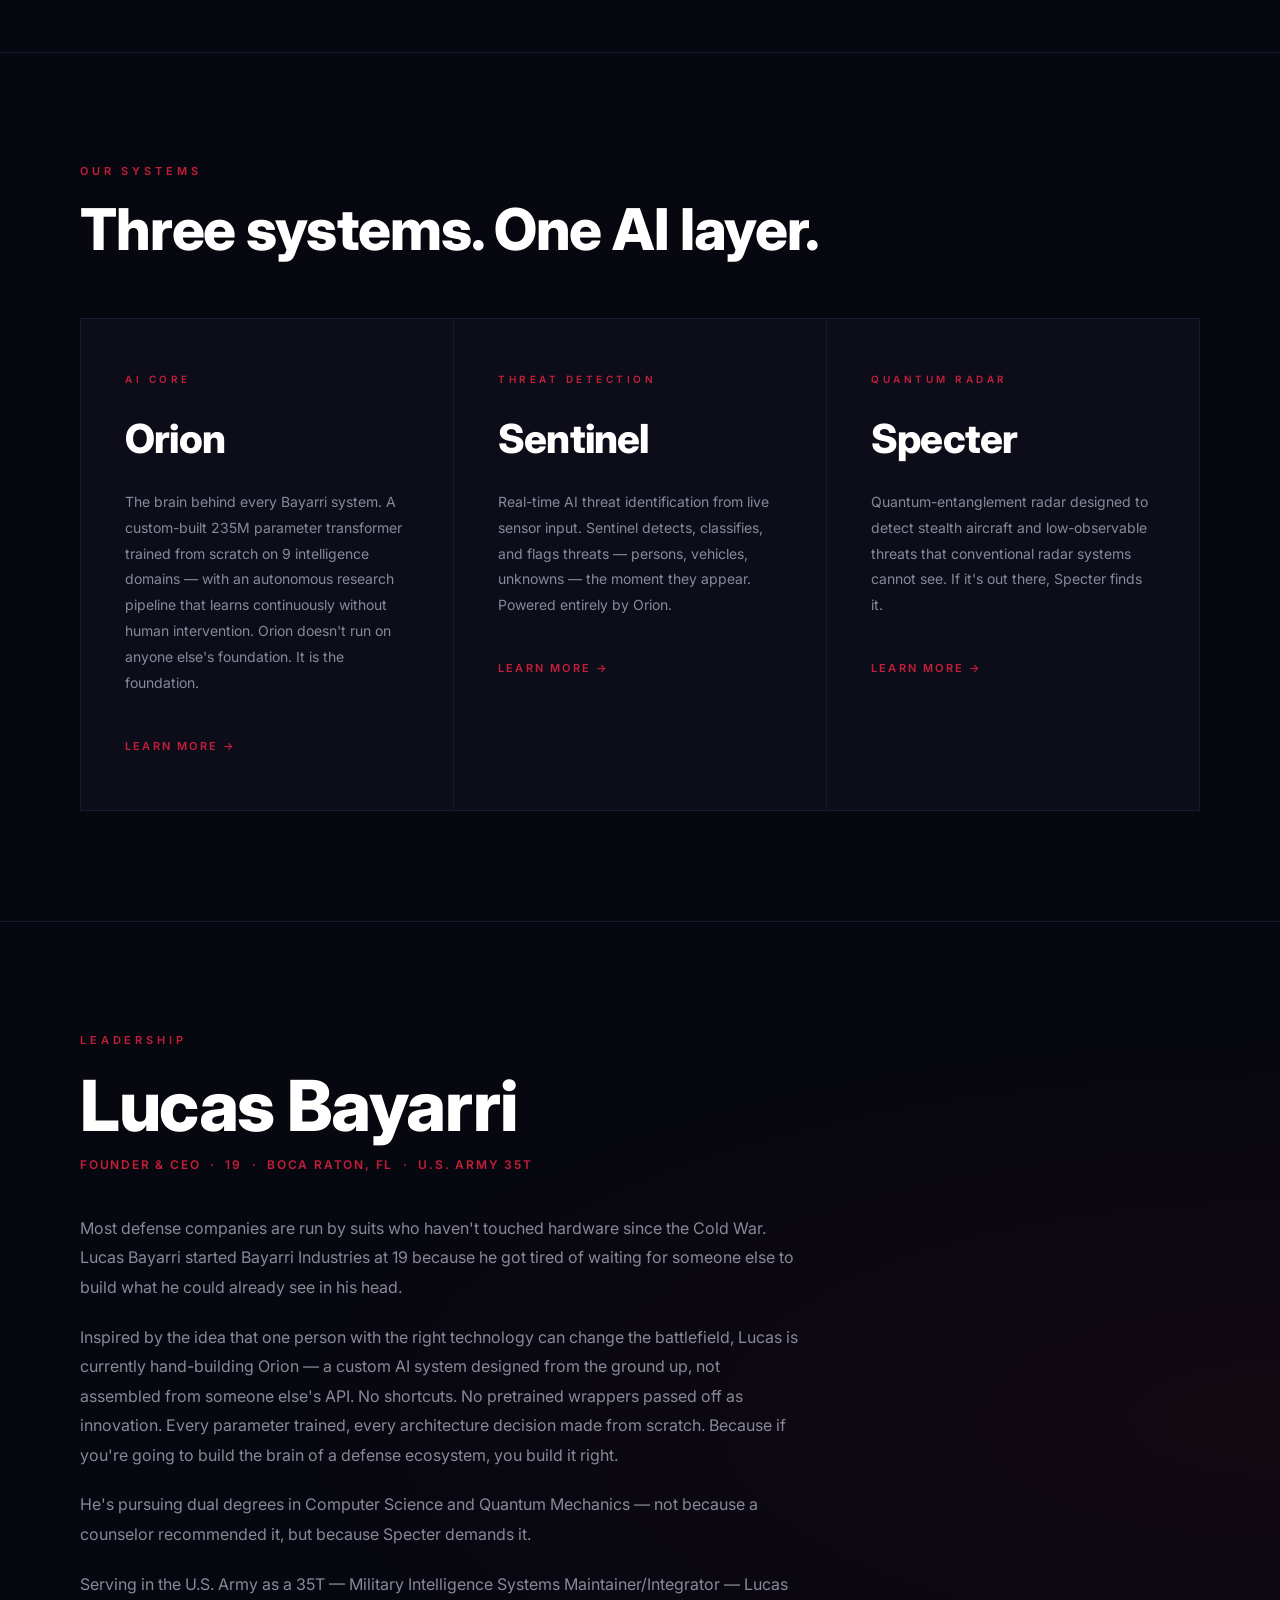
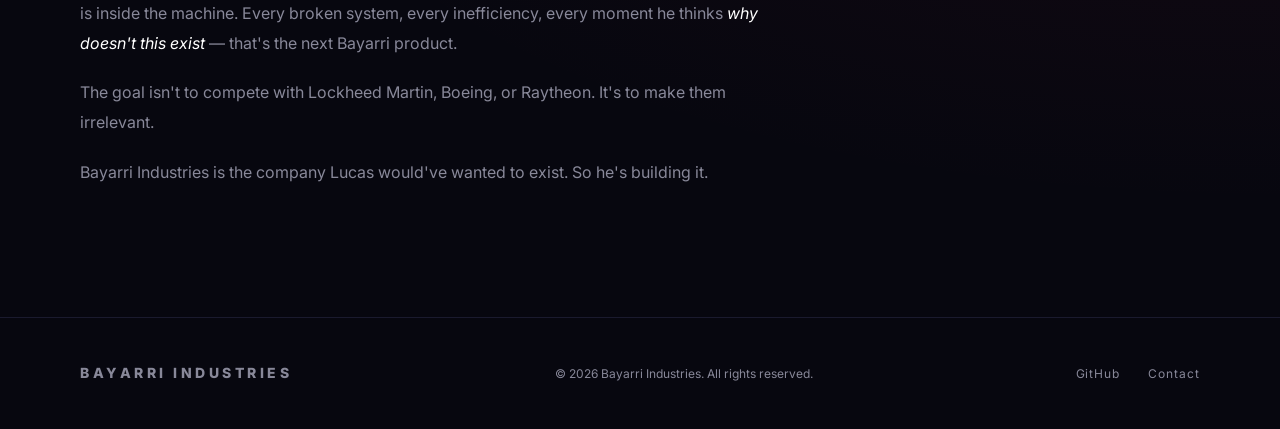
==== commit 4f83e295: "Add "Built by operators, for operators" motto to hero section Co-Authored-By: Claude Sonnet 4.6 <nor" ====
--- a/index.html
+++ b/index.html
@@ -47,6 +47,7 @@
             <div class="section-label">Bayarri Industries</div>
             <h1>Defense AI.<br>Built Different.</h1>
             <p class="hero-sub">We build the systems that defend what matters. AI-native, from scratch, for the next generation of warfare.</p>
+            <p class="hero-motto">Built by operators, for operators.</p>
             <a href="#projects" class="btn-primary">Our Systems</a>
             <a href="#about" class="btn-secondary">Who We Are</a>
         </div>
--- a/style.css
+++ b/style.css
@@ -133,6 +133,16 @@
     line-height: 1.75;
 }
 
+.hero-motto {
+    font-size: 13px;
+    font-weight: 600;
+    letter-spacing: 0.12em;
+    text-transform: uppercase;
+    color: var(--red);
+    margin-top: -36px;
+    margin-bottom: 48px;
+}
+
 .btn-primary {
     display: inline-block;
     background: var(--red);
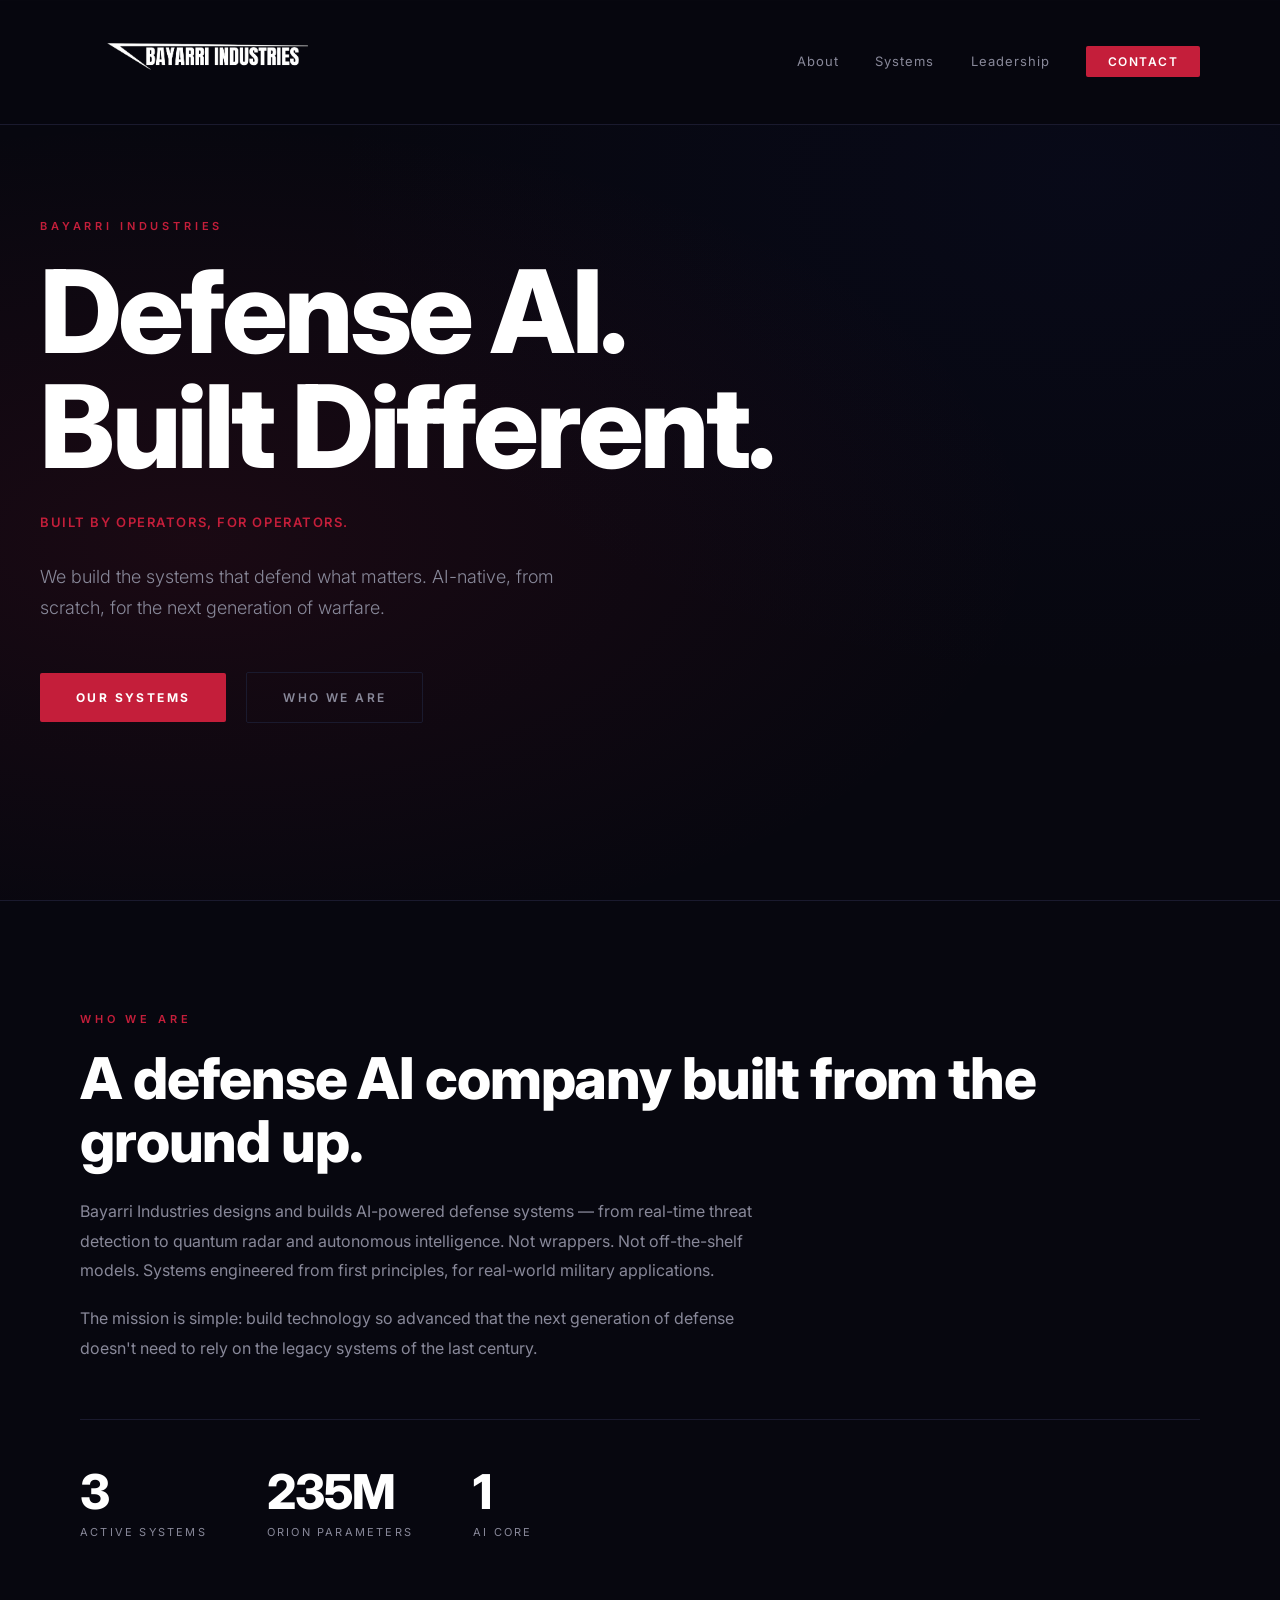
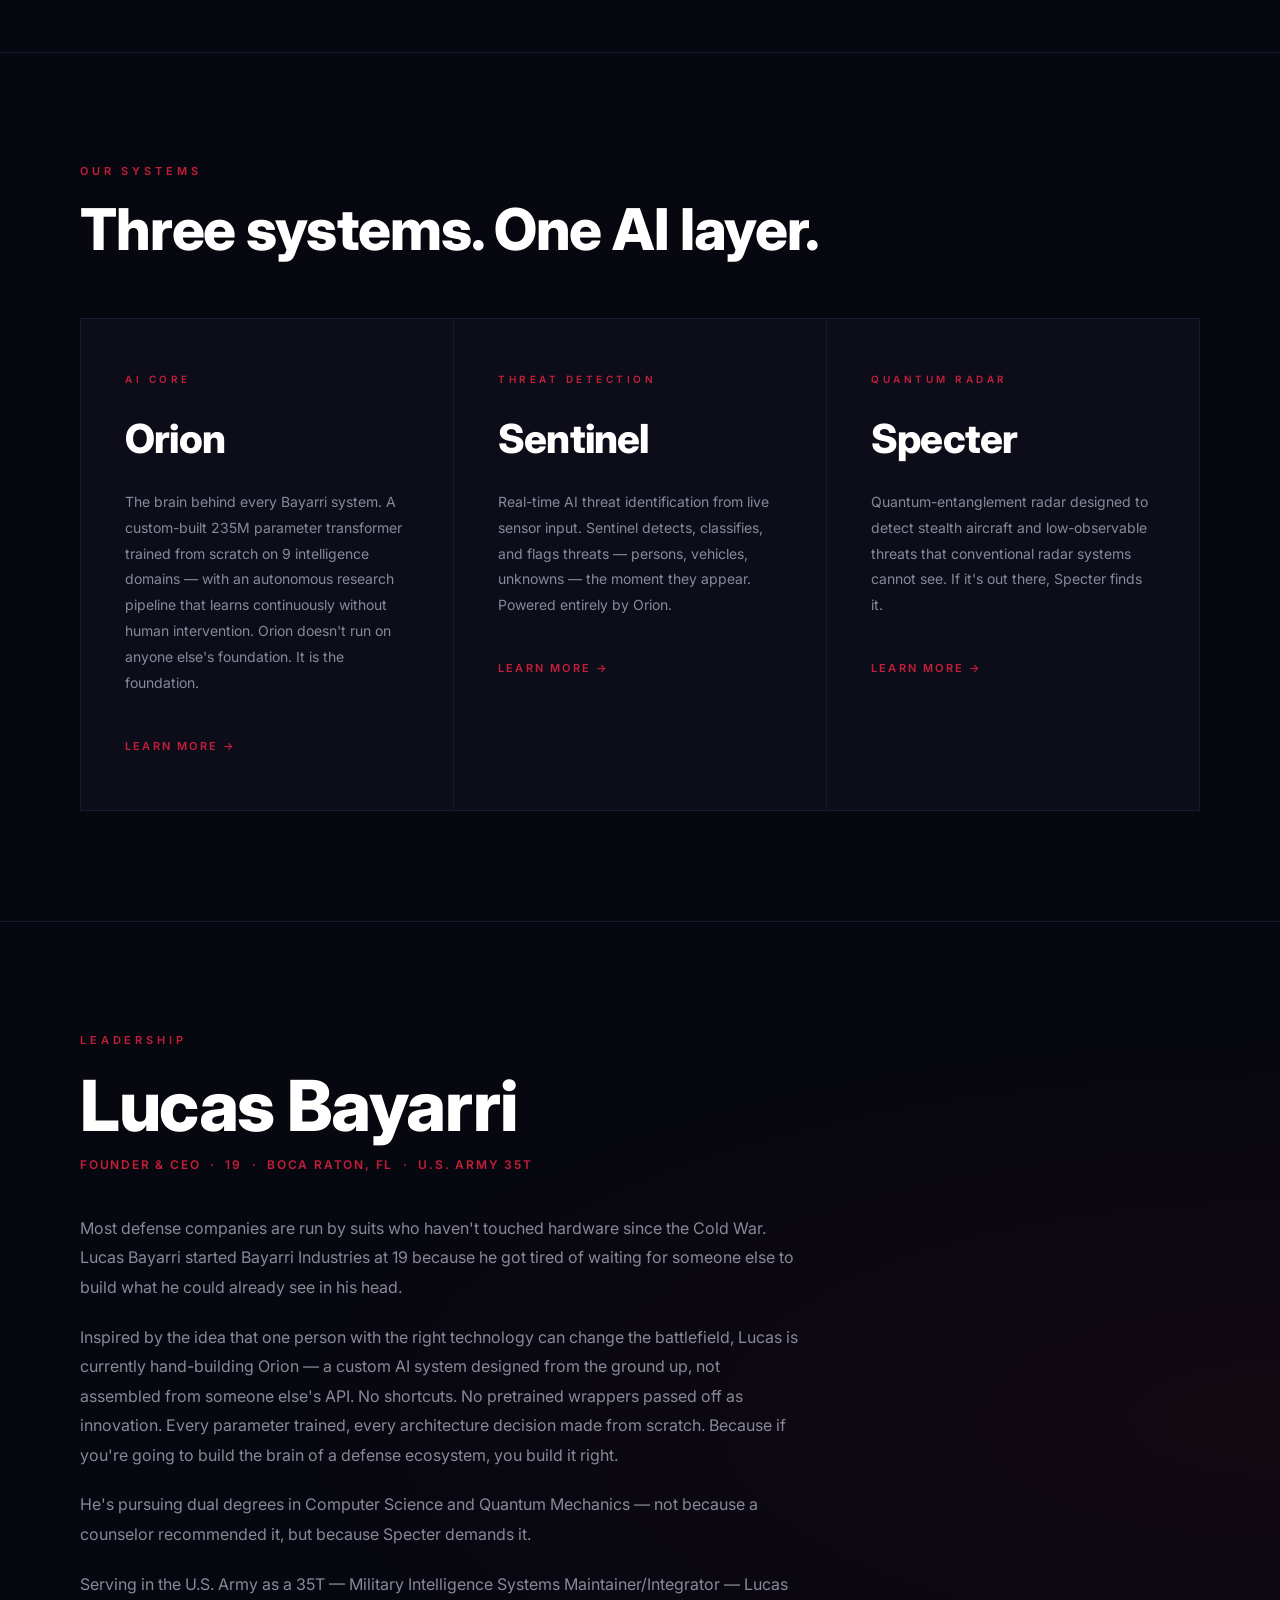
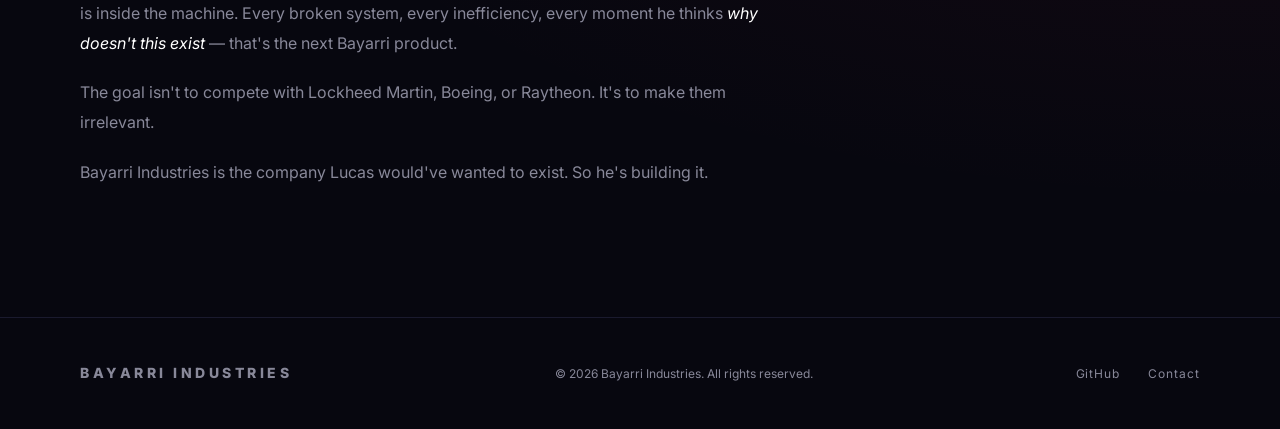
==== commit fee1dc95: "Move motto directly under H1 so it's visible, fix spacing Co-Authored-By: Claude Sonnet 4.6 <noreply" ====
--- a/index.html
+++ b/index.html
@@ -46,8 +46,8 @@
         <div class="hero-content">
             <div class="section-label">Bayarri Industries</div>
             <h1>Defense AI.<br>Built Different.</h1>
+            <p class="hero-motto">Built by operators, for operators.</p>
             <p class="hero-sub">We build the systems that defend what matters. AI-native, from scratch, for the next generation of warfare.</p>
-            <p class="hero-motto">Built by operators, for operators.</p>
             <a href="#projects" class="btn-primary">Our Systems</a>
             <a href="#about" class="btn-secondary">Who We Are</a>
         </div>
--- a/style.css
+++ b/style.css
@@ -139,8 +139,8 @@
     letter-spacing: 0.12em;
     text-transform: uppercase;
     color: var(--red);
-    margin-top: -36px;
-    margin-bottom: 48px;
+    margin-top: 16px;
+    margin-bottom: 28px;
 }
 
 .btn-primary {
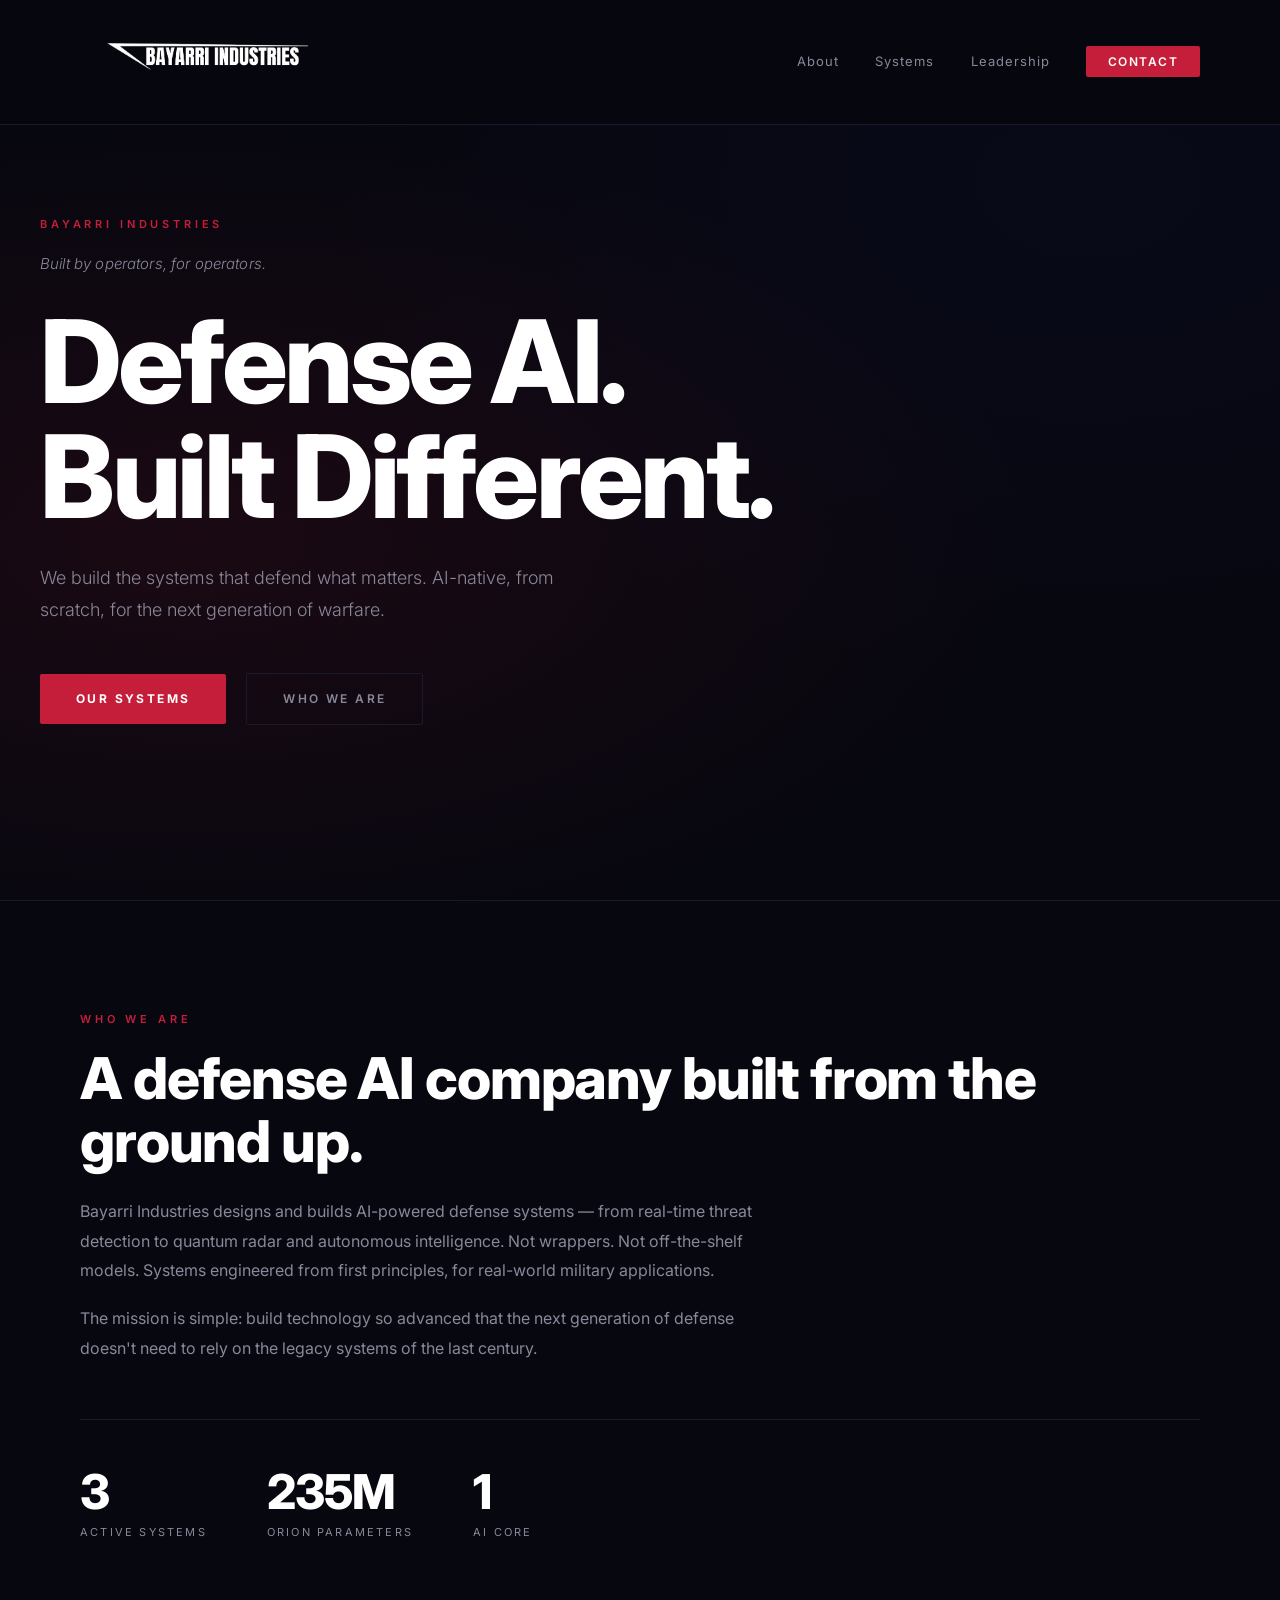
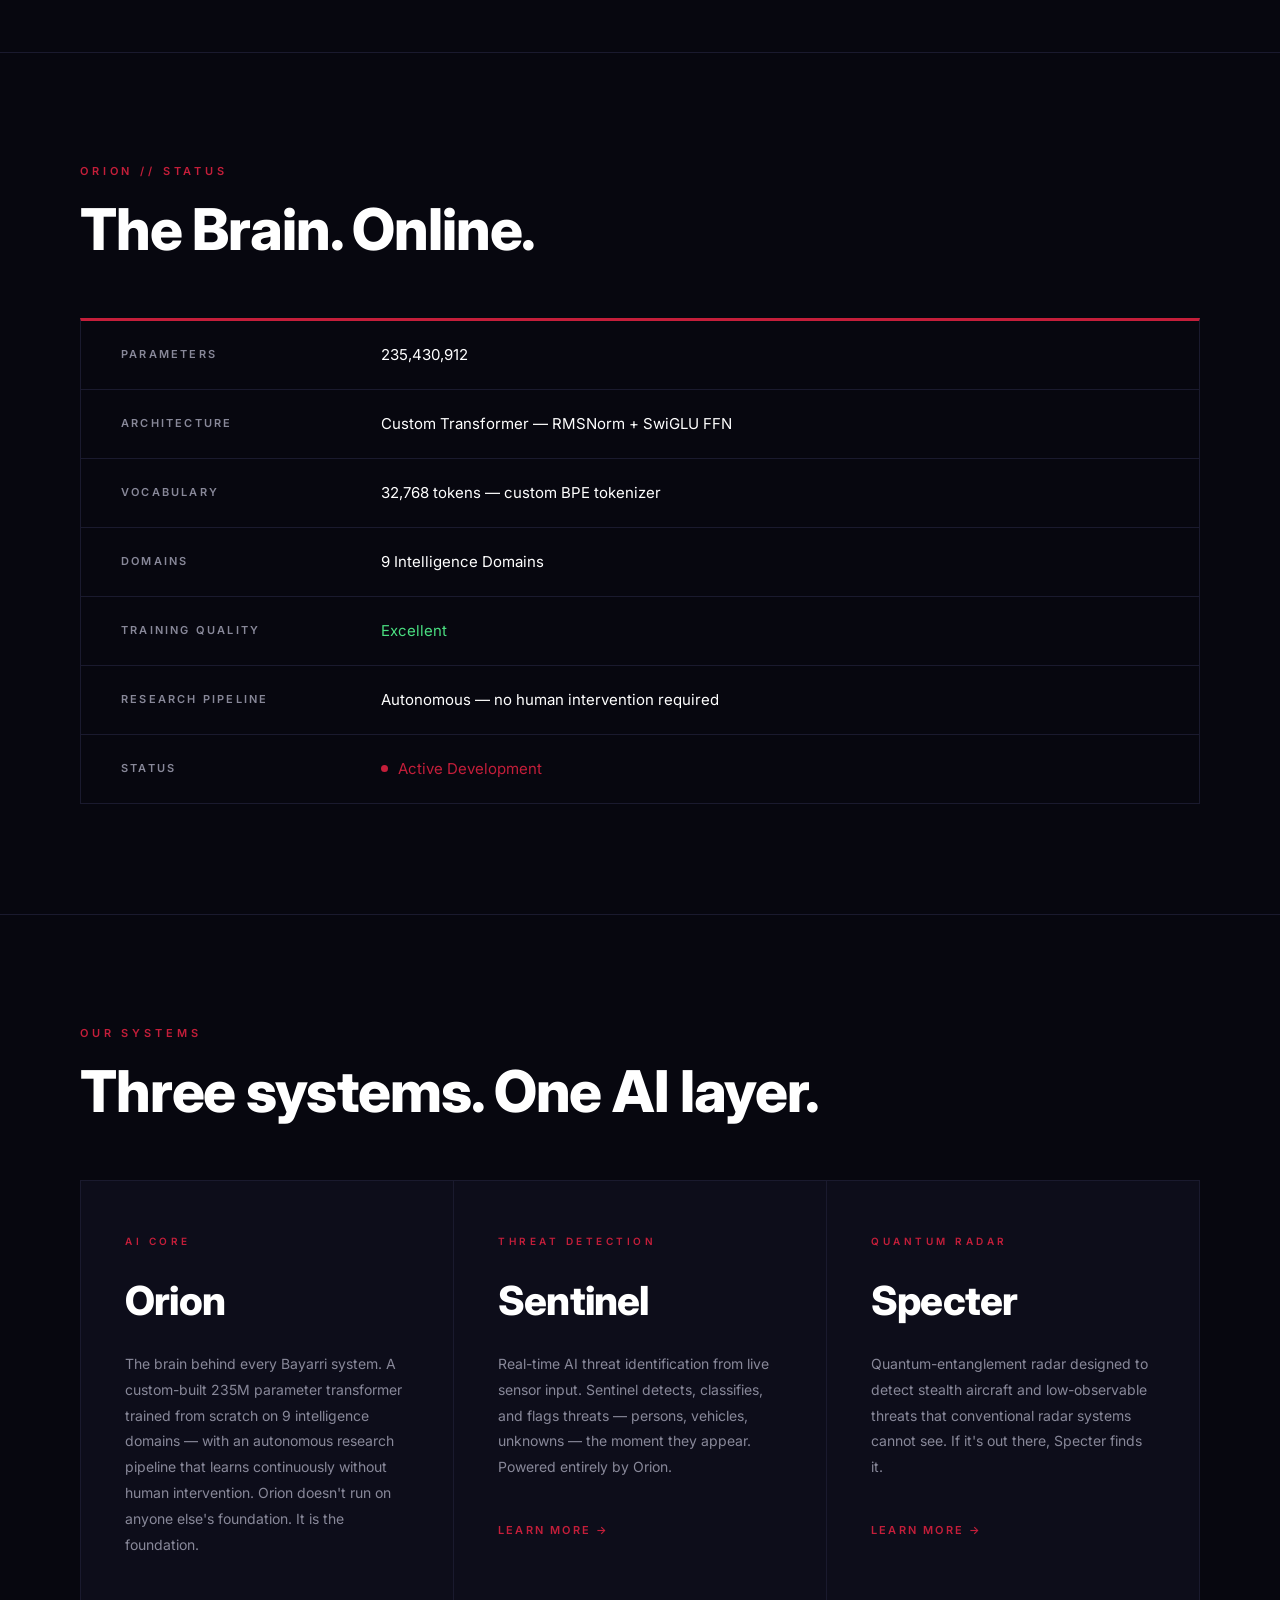
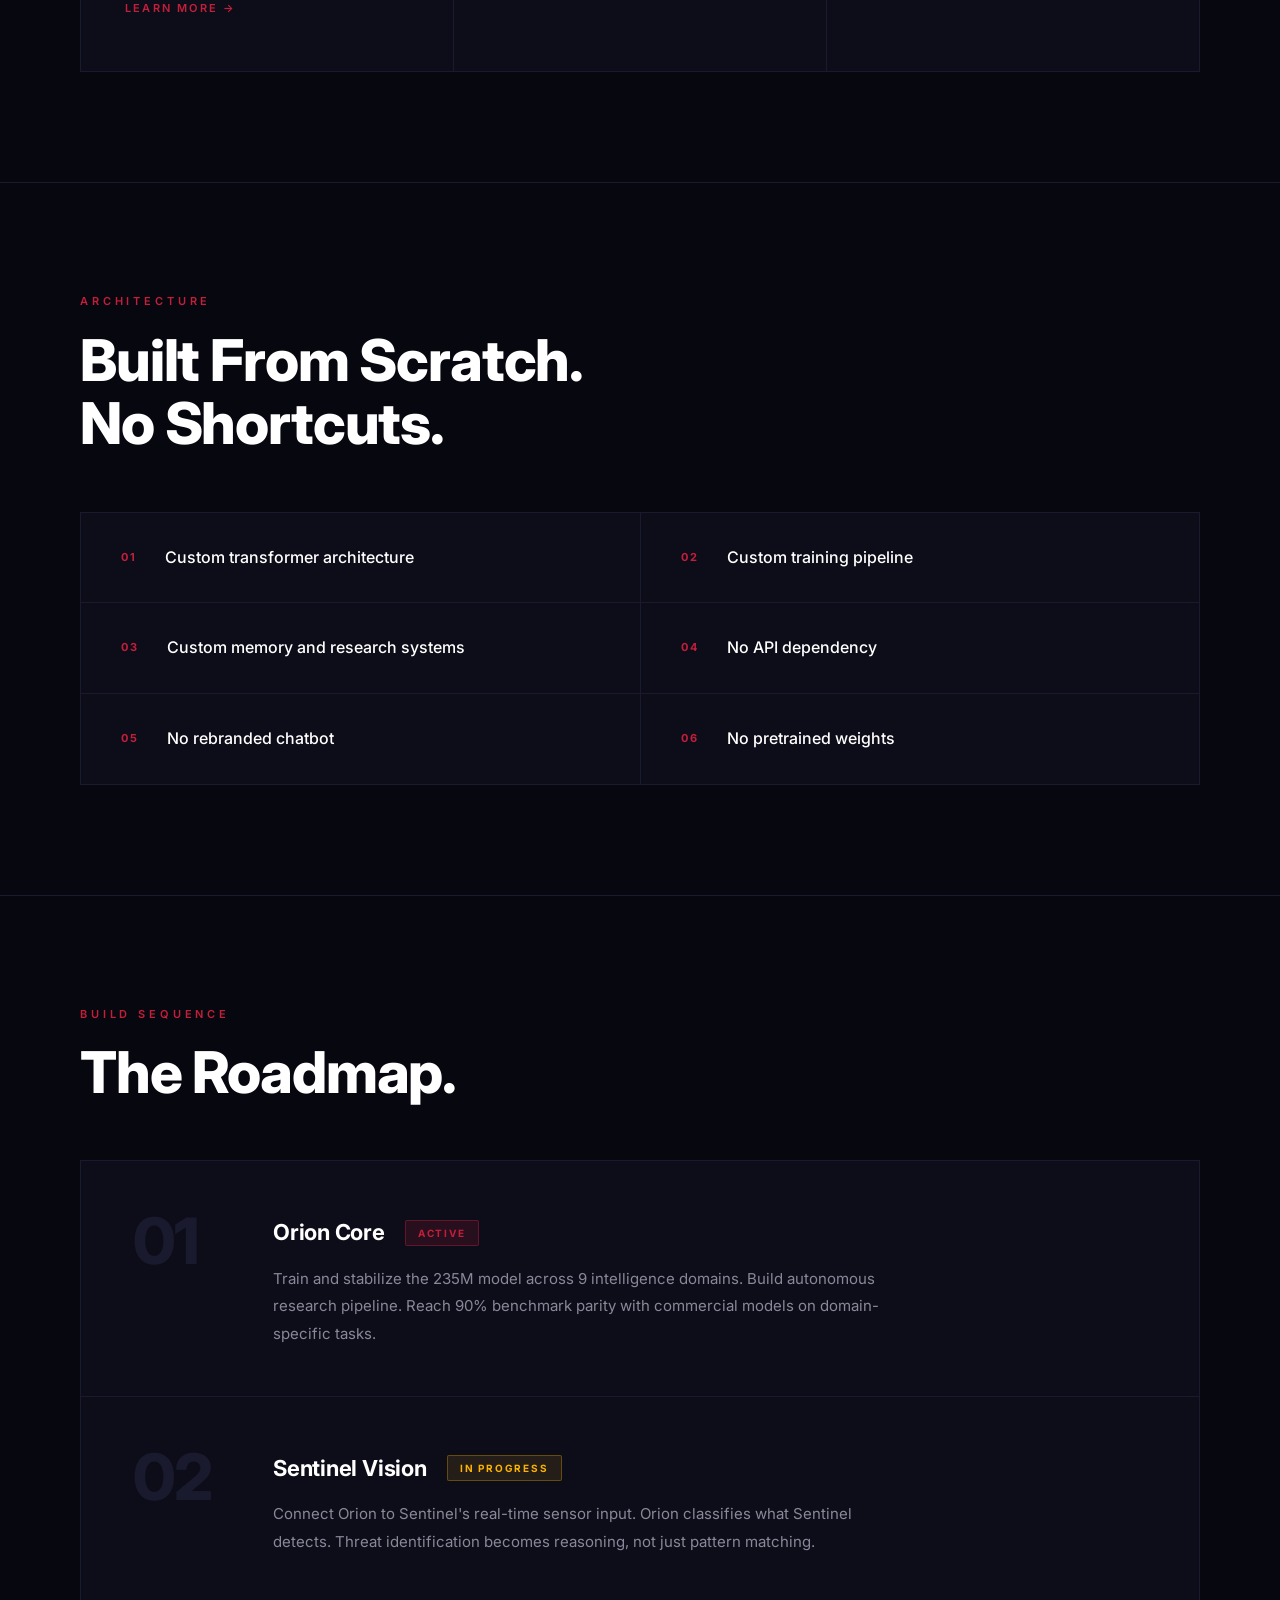
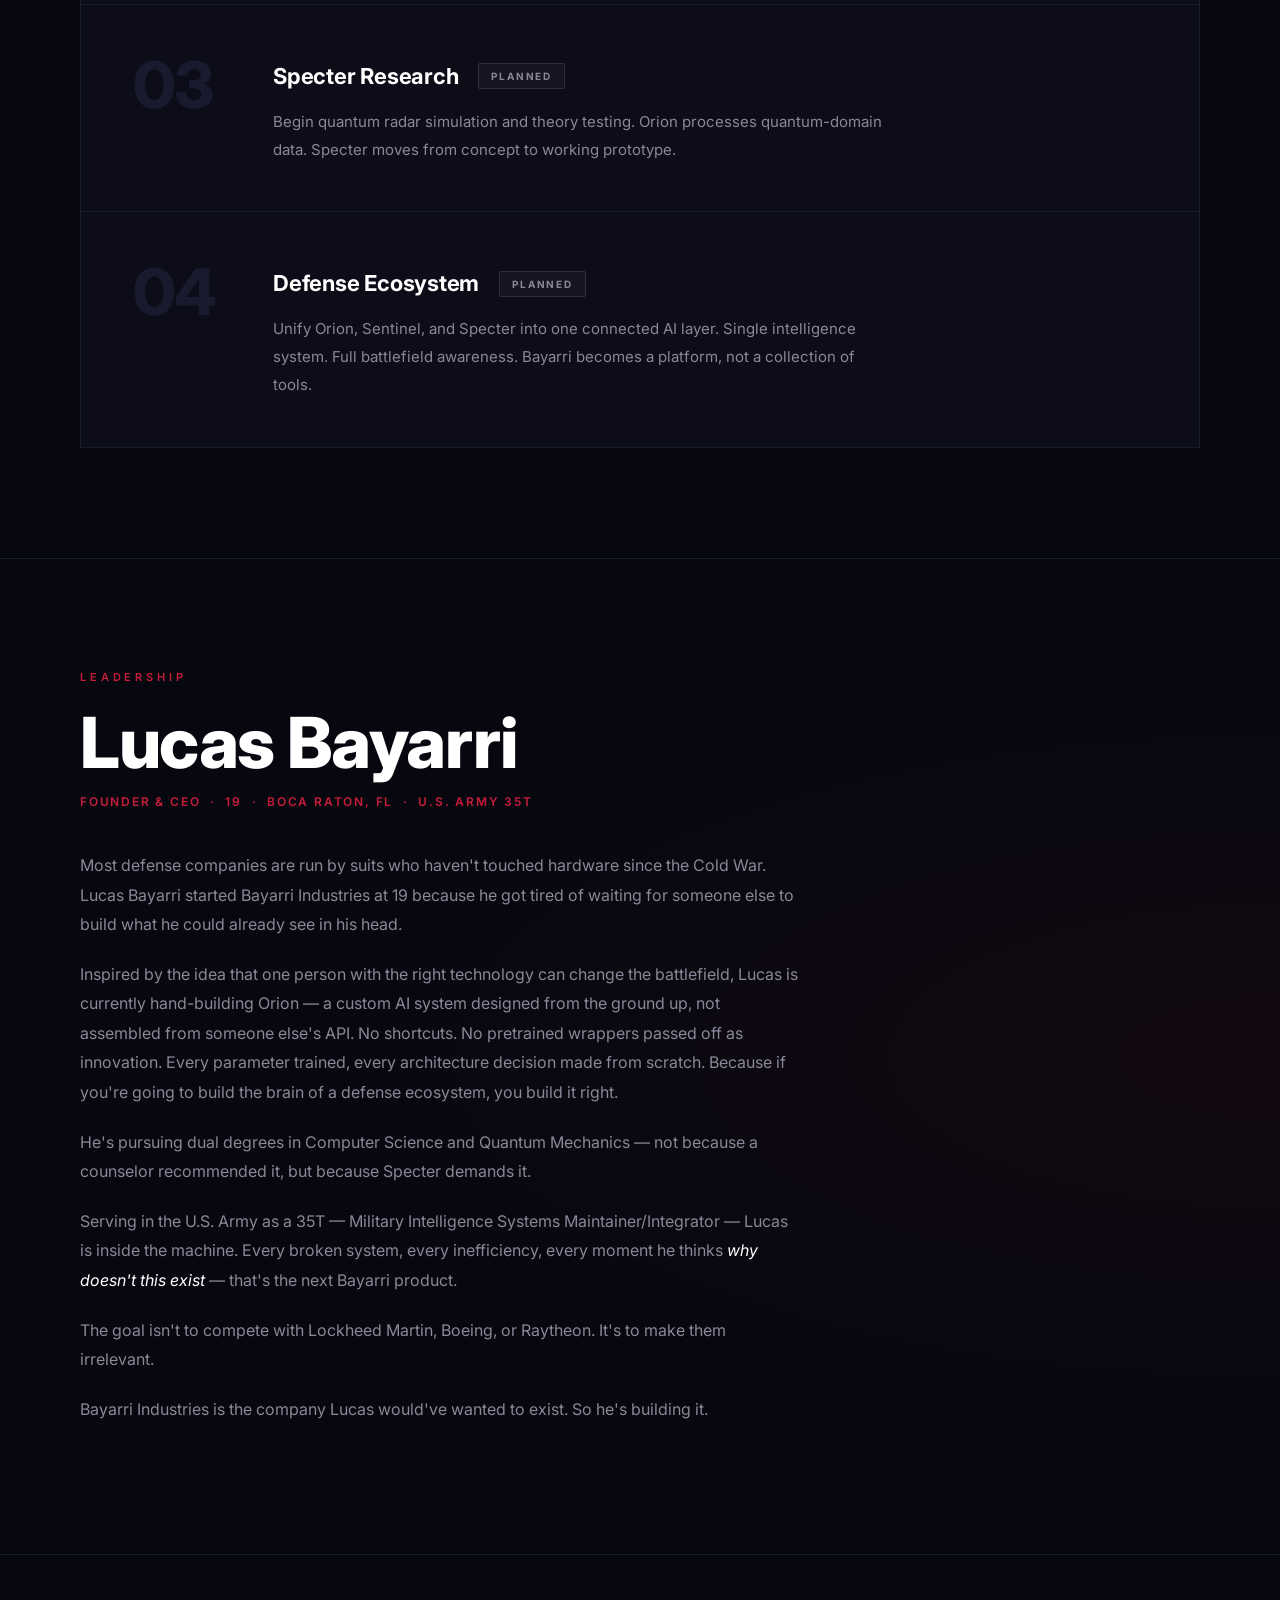
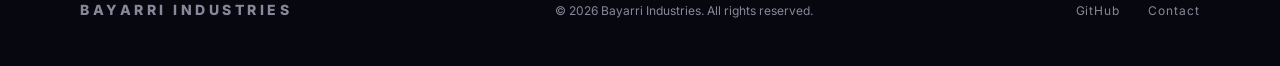
==== commit b0dda764: "Add Orion status panel, No Shortcuts section, Roadmap — fix motto styling Co-Authored-By: Claude Son" ====
--- a/index.html
+++ b/index.html
@@ -45,8 +45,8 @@
     <section class="hero">
         <div class="hero-content">
             <div class="section-label">Bayarri Industries</div>
+            <p class="hero-tagline">Built by operators, for operators.</p>
             <h1>Defense AI.<br>Built Different.</h1>
-            <p class="hero-motto">Built by operators, for operators.</p>
             <p class="hero-sub">We build the systems that defend what matters. AI-native, from scratch, for the next generation of warfare.</p>
             <a href="#projects" class="btn-primary">Our Systems</a>
             <a href="#about" class="btn-secondary">Who We Are</a>
@@ -72,6 +72,44 @@
                 <div>
                     <div class="stat-num">1</div>
                     <div class="stat-label">AI Core</div>
+                </div>
+            </div>
+        </div>
+    </section>
+
+    <!-- ORION STATUS -->
+    <section id="orion-status">
+        <div class="container">
+            <div class="section-label">Orion // Status</div>
+            <h2>The Brain. Online.</h2>
+            <div class="orion-panel">
+                <div class="panel-row">
+                    <span class="panel-key">Parameters</span>
+                    <span class="panel-val">235,430,912</span>
+                </div>
+                <div class="panel-row">
+                    <span class="panel-key">Architecture</span>
+                    <span class="panel-val">Custom Transformer &mdash; RMSNorm + SwiGLU FFN</span>
+                </div>
+                <div class="panel-row">
+                    <span class="panel-key">Vocabulary</span>
+                    <span class="panel-val">32,768 tokens &mdash; custom BPE tokenizer</span>
+                </div>
+                <div class="panel-row">
+                    <span class="panel-key">Domains</span>
+                    <span class="panel-val">9 Intelligence Domains</span>
+                </div>
+                <div class="panel-row">
+                    <span class="panel-key">Training Quality</span>
+                    <span class="panel-val panel-green">Excellent</span>
+                </div>
+                <div class="panel-row">
+                    <span class="panel-key">Research Pipeline</span>
+                    <span class="panel-val">Autonomous &mdash; no human intervention required</span>
+                </div>
+                <div class="panel-row">
+                    <span class="panel-key">Status</span>
+                    <span class="panel-val panel-active"><span class="pulse"></span>Active Development</span>
                 </div>
             </div>
         </div>
@@ -105,6 +143,90 @@
         </div>
     </section>
 
+    <!-- NO SHORTCUTS -->
+    <section id="no-shortcuts">
+        <div class="container">
+            <div class="section-label">Architecture</div>
+            <h2>Built From Scratch.<br>No Shortcuts.</h2>
+            <div class="scratch-grid">
+                <div class="scratch-item">
+                    <span class="scratch-num">01</span>
+                    <span>Custom transformer architecture</span>
+                </div>
+                <div class="scratch-item">
+                    <span class="scratch-num">02</span>
+                    <span>Custom training pipeline</span>
+                </div>
+                <div class="scratch-item">
+                    <span class="scratch-num">03</span>
+                    <span>Custom memory and research systems</span>
+                </div>
+                <div class="scratch-item">
+                    <span class="scratch-num">04</span>
+                    <span>No API dependency</span>
+                </div>
+                <div class="scratch-item">
+                    <span class="scratch-num">05</span>
+                    <span>No rebranded chatbot</span>
+                </div>
+                <div class="scratch-item">
+                    <span class="scratch-num">06</span>
+                    <span>No pretrained weights</span>
+                </div>
+            </div>
+        </div>
+    </section>
+
+    <!-- ROADMAP -->
+    <section id="roadmap">
+        <div class="container">
+            <div class="section-label">Build Sequence</div>
+            <h2>The Roadmap.</h2>
+            <div class="roadmap">
+                <div class="phase">
+                    <div class="phase-num">01</div>
+                    <div class="phase-body">
+                        <div class="phase-header">
+                            <div class="phase-title">Orion Core</div>
+                            <div class="phase-badge phase-active-badge">Active</div>
+                        </div>
+                        <p>Train and stabilize the 235M model across 9 intelligence domains. Build autonomous research pipeline. Reach 90% benchmark parity with commercial models on domain-specific tasks.</p>
+                    </div>
+                </div>
+                <div class="phase">
+                    <div class="phase-num">02</div>
+                    <div class="phase-body">
+                        <div class="phase-header">
+                            <div class="phase-title">Sentinel Vision</div>
+                            <div class="phase-badge phase-progress-badge">In Progress</div>
+                        </div>
+                        <p>Connect Orion to Sentinel's real-time sensor input. Orion classifies what Sentinel detects. Threat identification becomes reasoning, not just pattern matching.</p>
+                    </div>
+                </div>
+                <div class="phase">
+                    <div class="phase-num">03</div>
+                    <div class="phase-body">
+                        <div class="phase-header">
+                            <div class="phase-title">Specter Research</div>
+                            <div class="phase-badge phase-planned-badge">Planned</div>
+                        </div>
+                        <p>Begin quantum radar simulation and theory testing. Orion processes quantum-domain data. Specter moves from concept to working prototype.</p>
+                    </div>
+                </div>
+                <div class="phase">
+                    <div class="phase-num">04</div>
+                    <div class="phase-body">
+                        <div class="phase-header">
+                            <div class="phase-title">Defense Ecosystem</div>
+                            <div class="phase-badge phase-planned-badge">Planned</div>
+                        </div>
+                        <p>Unify Orion, Sentinel, and Specter into one connected AI layer. Single intelligence system. Full battlefield awareness. Bayarri becomes a platform, not a collection of tools.</p>
+                    </div>
+                </div>
+            </div>
+        </div>
+    </section>
+
     <!-- CEO -->
     <section class="ceo" id="ceo">
         <div class="container">
--- a/style.css
+++ b/style.css
@@ -133,14 +133,13 @@
     line-height: 1.75;
 }
 
-.hero-motto {
-    font-size: 13px;
-    font-weight: 600;
-    letter-spacing: 0.12em;
-    text-transform: uppercase;
-    color: var(--red);
-    margin-top: 16px;
+.hero-tagline {
+    font-size: 15px;
+    color: var(--gray);
+    font-weight: 300;
+    font-style: italic;
     margin-bottom: 28px;
+    letter-spacing: 0.01em;
 }
 
 .btn-primary {
@@ -575,6 +574,187 @@
     letter-spacing: 0.05em;
 }
 
+/* ORION STATUS PANEL */
+.orion-panel {
+    margin-top: 56px;
+    border: 1px solid var(--border);
+    border-top: 3px solid var(--red);
+}
+
+.panel-row {
+    display: flex;
+    align-items: center;
+    gap: 40px;
+    padding: 22px 40px;
+    border-bottom: 1px solid var(--border);
+}
+
+.panel-row:last-child {
+    border-bottom: none;
+}
+
+.panel-key {
+    font-size: 11px;
+    letter-spacing: 0.2em;
+    color: var(--gray);
+    text-transform: uppercase;
+    font-weight: 600;
+    min-width: 220px;
+    flex-shrink: 0;
+}
+
+.panel-val {
+    font-size: 15px;
+    color: var(--white);
+    font-weight: 400;
+}
+
+.panel-green {
+    color: #4ade80;
+}
+
+.panel-active {
+    color: var(--red);
+    display: flex;
+    align-items: center;
+    gap: 10px;
+}
+
+.pulse {
+    width: 7px;
+    height: 7px;
+    background: var(--red);
+    border-radius: 50%;
+    display: inline-block;
+    flex-shrink: 0;
+    animation: pulse 2s ease-in-out infinite;
+}
+
+@keyframes pulse {
+    0%, 100% { opacity: 1; transform: scale(1); }
+    50% { opacity: 0.3; transform: scale(0.75); }
+}
+
+/* NO SHORTCUTS */
+.scratch-grid {
+    display: grid;
+    grid-template-columns: repeat(2, 1fr);
+    gap: 1px;
+    background: var(--border);
+    border: 1px solid var(--border);
+    margin-top: 56px;
+}
+
+.scratch-item {
+    background: var(--bg-card);
+    padding: 32px 40px;
+    display: flex;
+    align-items: center;
+    gap: 28px;
+    font-size: 16px;
+    color: var(--white);
+    font-weight: 500;
+    transition: background 0.2s;
+}
+
+.scratch-item:hover {
+    background: #0f0f1e;
+}
+
+.scratch-num {
+    font-size: 11px;
+    letter-spacing: 0.2em;
+    color: var(--red);
+    font-weight: 700;
+    flex-shrink: 0;
+}
+
+/* ROADMAP */
+.roadmap {
+    margin-top: 56px;
+    display: flex;
+    flex-direction: column;
+    gap: 1px;
+    background: var(--border);
+    border: 1px solid var(--border);
+}
+
+.phase {
+    background: var(--bg-card);
+    padding: 48px 52px;
+    display: flex;
+    gap: 52px;
+    align-items: flex-start;
+    transition: background 0.2s;
+}
+
+.phase:hover {
+    background: #0f0f1e;
+}
+
+.phase-num {
+    font-size: 64px;
+    font-weight: 800;
+    color: var(--border);
+    letter-spacing: -0.03em;
+    line-height: 1;
+    flex-shrink: 0;
+    width: 88px;
+}
+
+.phase-body {
+    flex: 1;
+    padding-top: 6px;
+}
+
+.phase-header {
+    display: flex;
+    align-items: center;
+    gap: 20px;
+    margin-bottom: 14px;
+}
+
+.phase-title {
+    font-size: 22px;
+    font-weight: 700;
+    color: var(--white);
+    letter-spacing: -0.01em;
+}
+
+.phase-badge {
+    font-size: 10px;
+    letter-spacing: 0.18em;
+    font-weight: 700;
+    text-transform: uppercase;
+    padding: 4px 12px;
+    border-radius: 2px;
+}
+
+.phase-active-badge {
+    background: rgba(196, 30, 58, 0.15);
+    border: 1px solid rgba(196, 30, 58, 0.4);
+    color: var(--red);
+}
+
+.phase-progress-badge {
+    background: rgba(250, 180, 0, 0.1);
+    border: 1px solid rgba(250, 180, 0, 0.3);
+    color: #fab400;
+}
+
+.phase-planned-badge {
+    background: rgba(136, 136, 153, 0.08);
+    border: 1px solid rgba(136, 136, 153, 0.2);
+    color: var(--gray);
+}
+
+.phase p {
+    color: var(--gray);
+    font-size: 15px;
+    line-height: 1.85;
+    max-width: 620px;
+}
+
 /* RESPONSIVE */
 @media (max-width: 900px) {
     .project-grid {
@@ -595,4 +775,29 @@
     .nav-links {
         gap: 20px;
     }
-}
+
+    .scratch-grid {
+        grid-template-columns: 1fr;
+    }
+
+    .panel-row {
+        flex-direction: column;
+        gap: 8px;
+        padding: 20px 24px;
+    }
+
+    .panel-key {
+        min-width: unset;
+    }
+
+    .phase {
+        flex-direction: column;
+        gap: 20px;
+        padding: 36px 28px;
+    }
+
+    .phase-num {
+        font-size: 40px;
+        width: auto;
+    }
+}
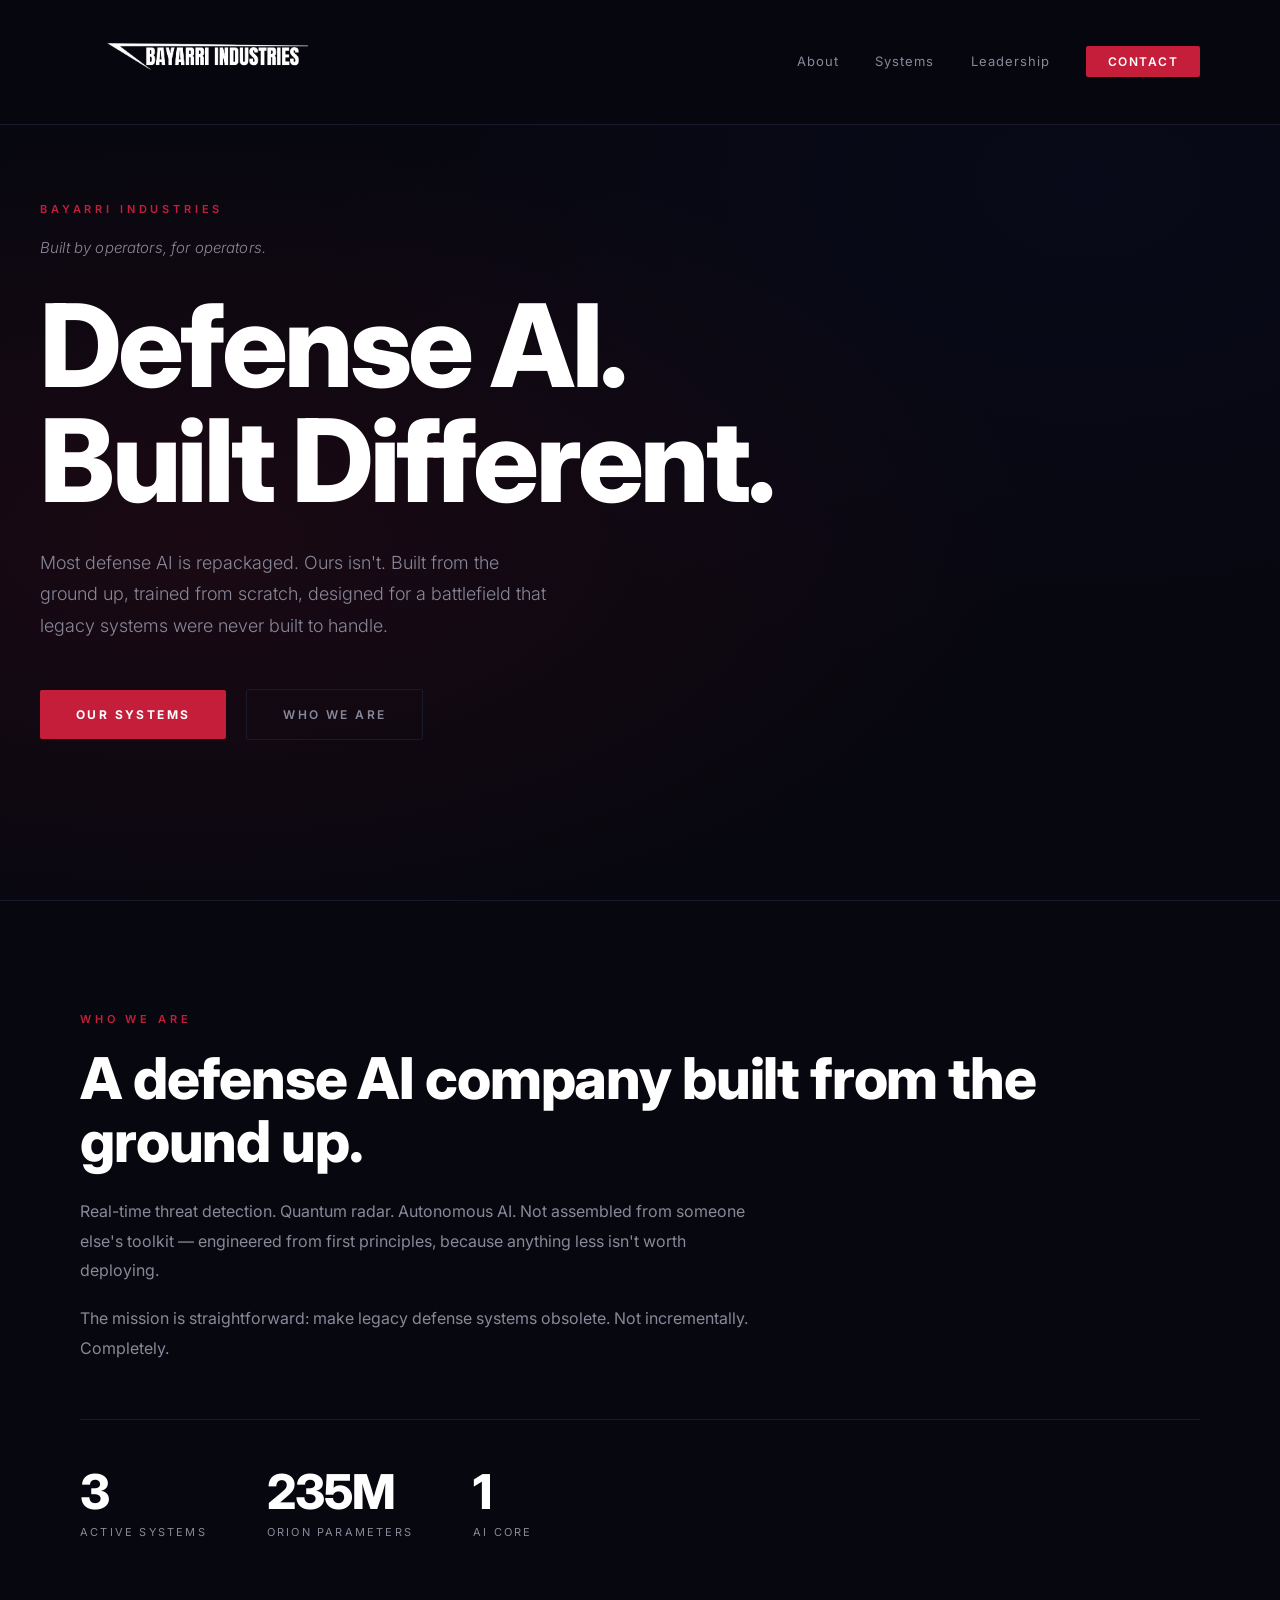
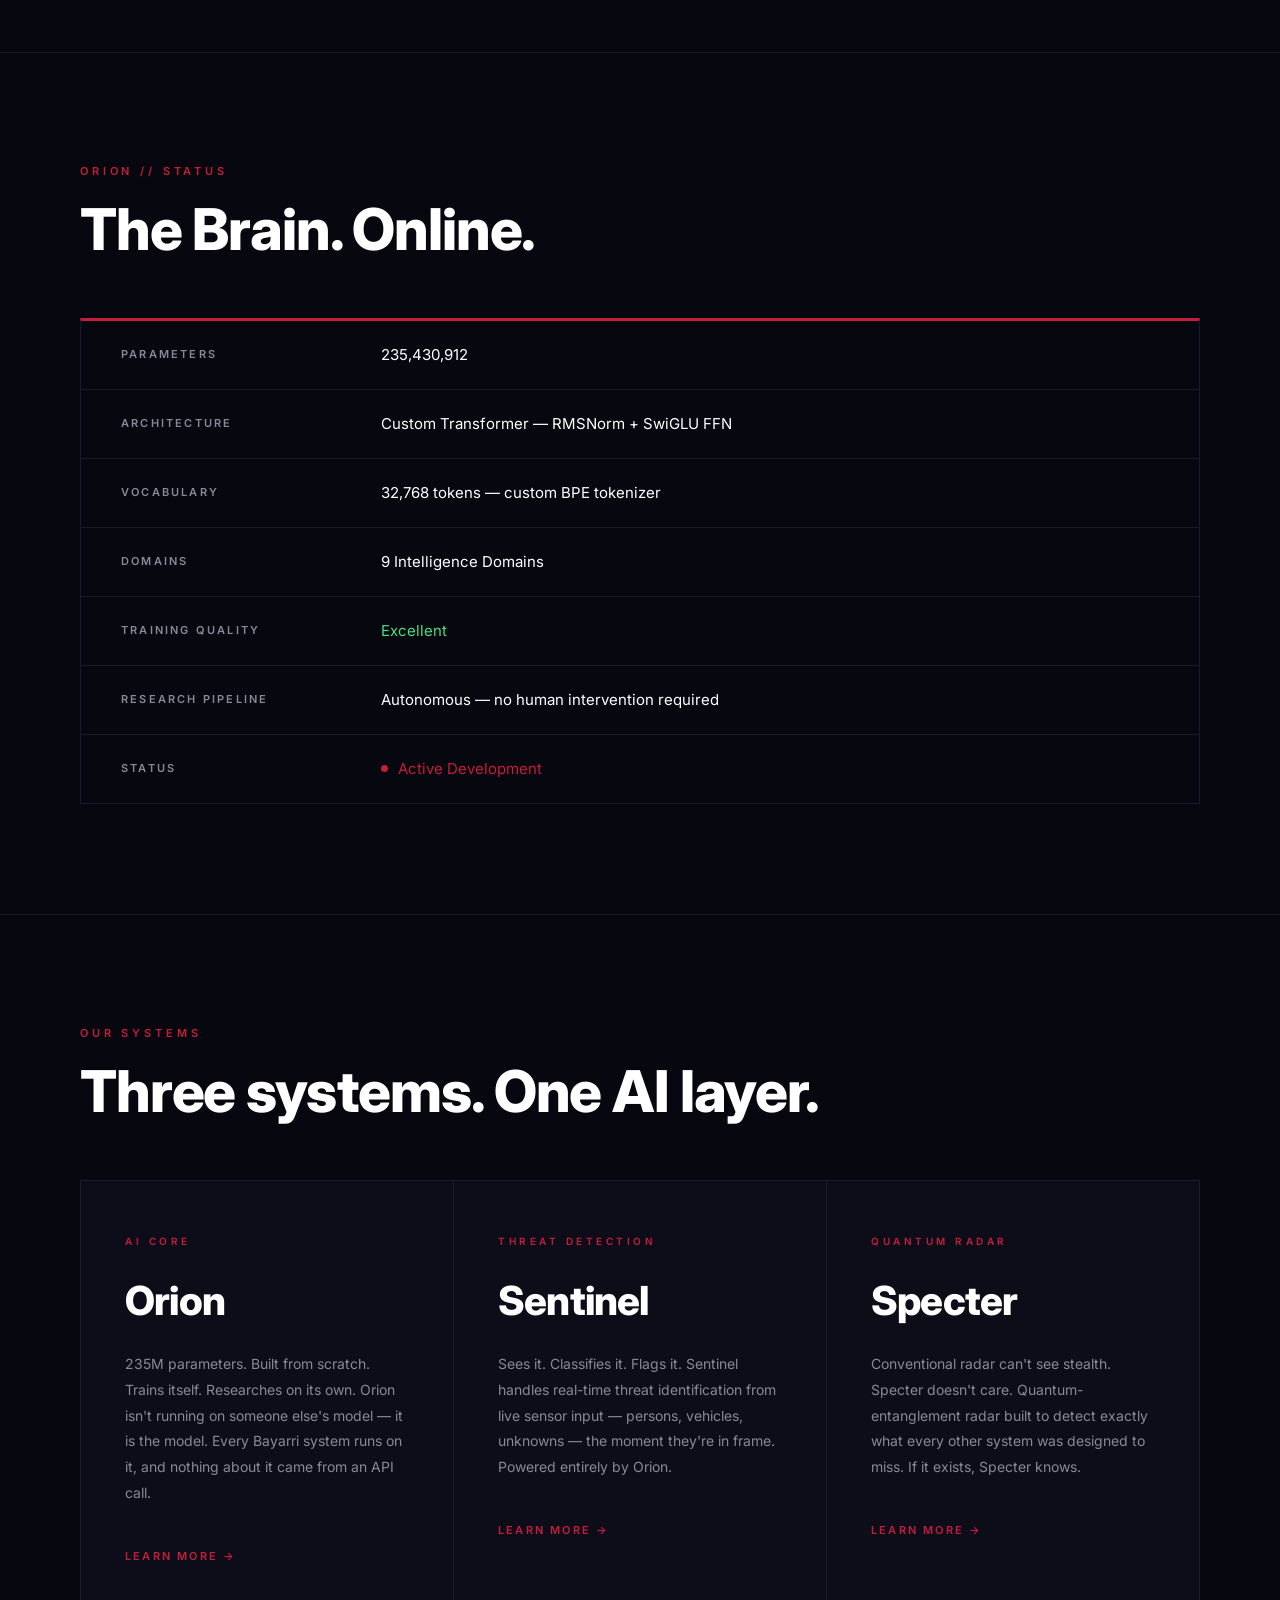
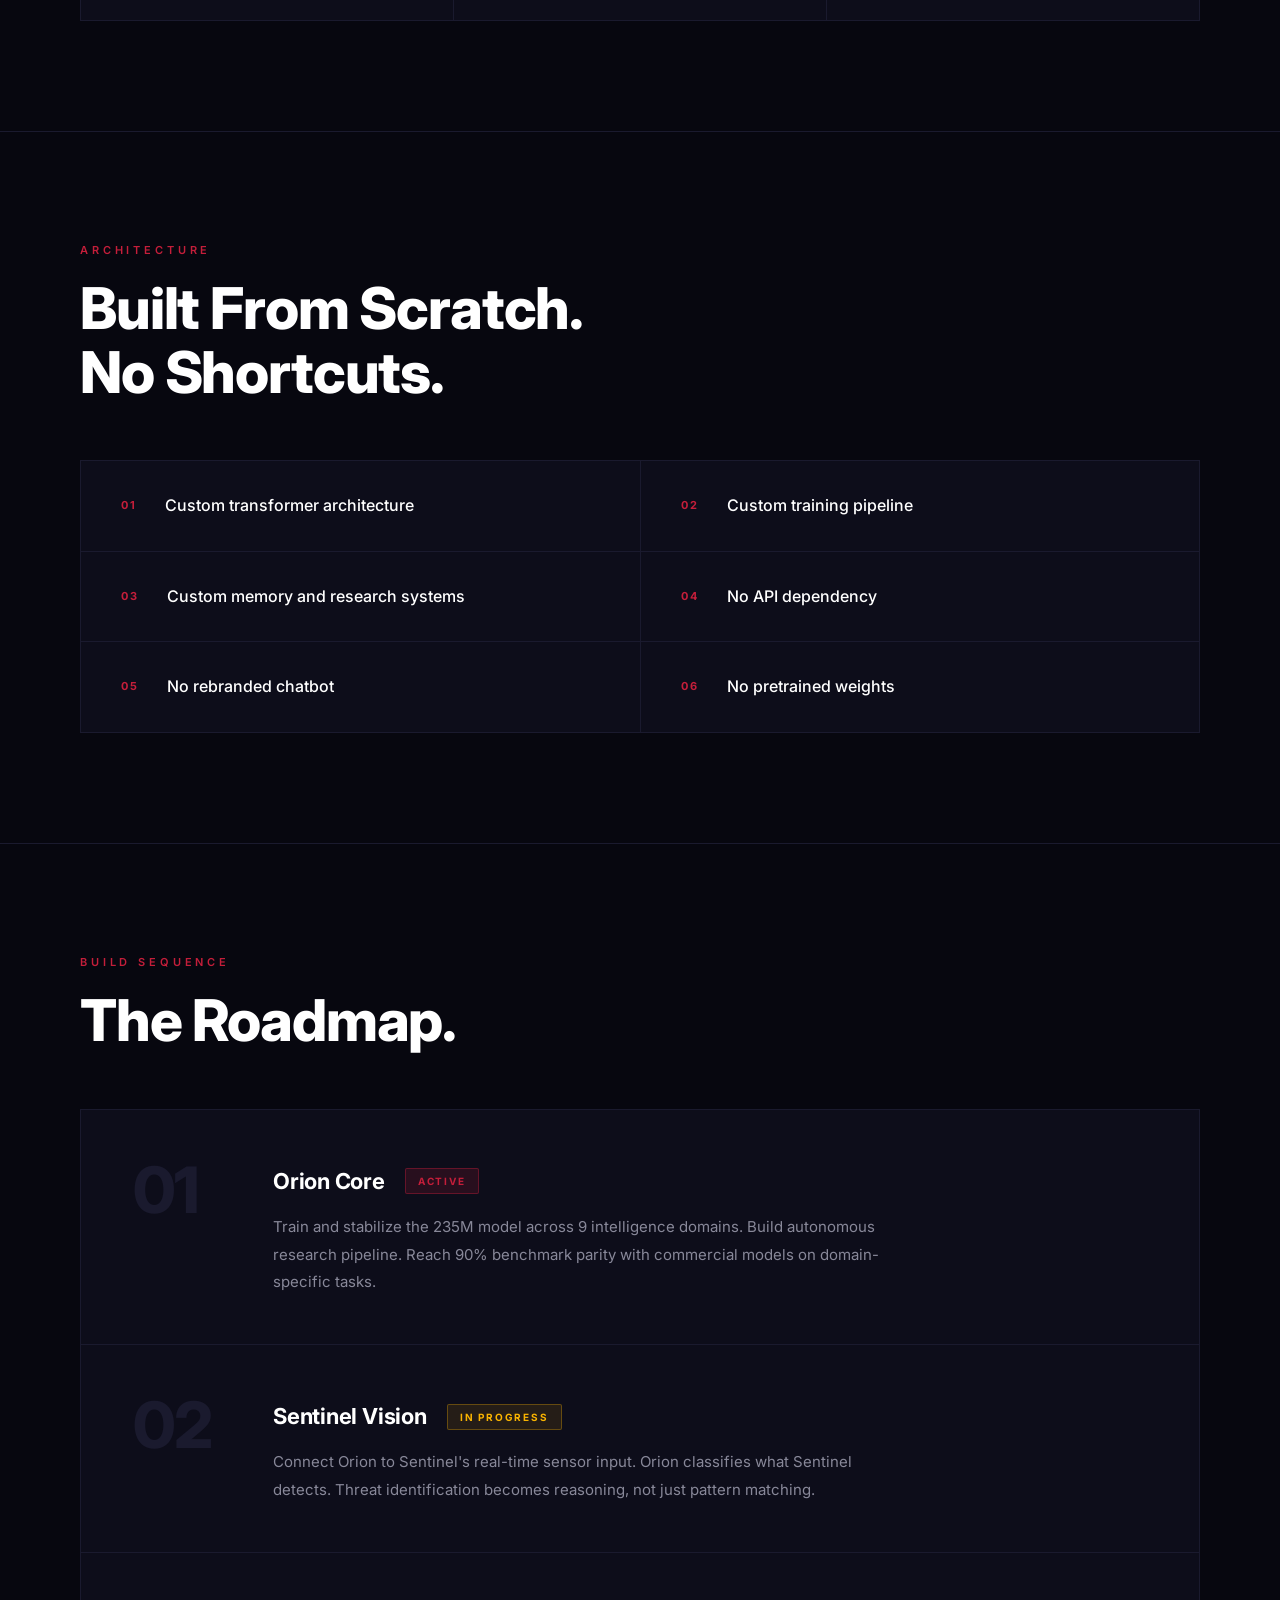
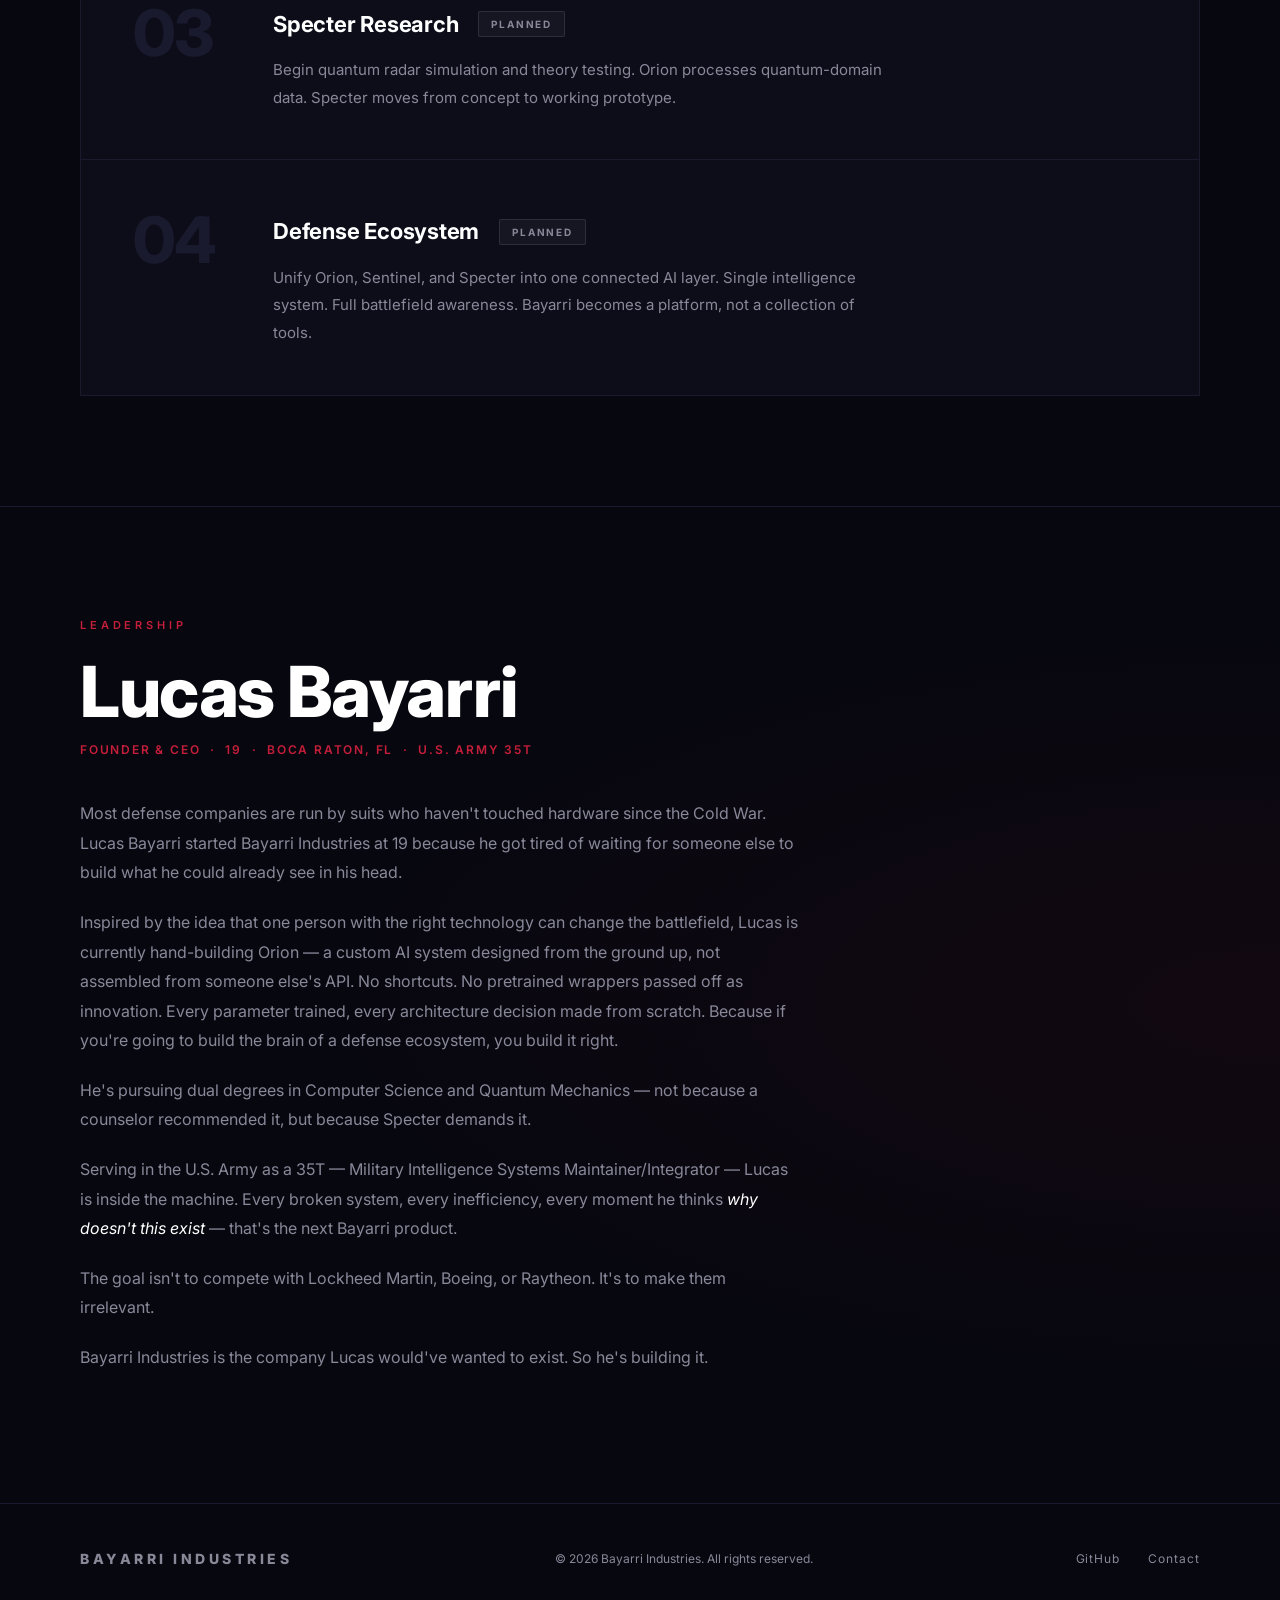
==== commit 86fd42aa: "Rewrite site copy with confident, direct tone across all sections Co-Authored-By: Claude Sonnet 4.6 " ====
--- a/index.html
+++ b/index.html
@@ -47,7 +47,7 @@
             <div class="section-label">Bayarri Industries</div>
             <p class="hero-tagline">Built by operators, for operators.</p>
             <h1>Defense AI.<br>Built Different.</h1>
-            <p class="hero-sub">We build the systems that defend what matters. AI-native, from scratch, for the next generation of warfare.</p>
+            <p class="hero-sub">Most defense AI is repackaged. Ours isn't. Built from the ground up, trained from scratch, designed for a battlefield that legacy systems were never built to handle.</p>
             <a href="#projects" class="btn-primary">Our Systems</a>
             <a href="#about" class="btn-secondary">Who We Are</a>
         </div>
@@ -58,8 +58,8 @@
         <div class="container">
             <div class="section-label">Who We Are</div>
             <h2>A defense AI company built from the ground up.</h2>
-            <p>Bayarri Industries designs and builds AI-powered defense systems — from real-time threat detection to quantum radar and autonomous intelligence. Not wrappers. Not off-the-shelf models. Systems engineered from first principles, for real-world military applications.</p>
-            <p>The mission is simple: build technology so advanced that the next generation of defense doesn't need to rely on the legacy systems of the last century.</p>
+            <p>Real-time threat detection. Quantum radar. Autonomous AI. Not assembled from someone else's toolkit — engineered from first principles, because anything less isn't worth deploying.</p>
+            <p>The mission is straightforward: make legacy defense systems obsolete. Not incrementally. Completely.</p>
             <div class="about-stats">
                 <div>
                     <div class="stat-num">3</div>
@@ -124,19 +124,19 @@
                 <a href="orion.html" class="project-card">
                     <div class="card-label">AI Core</div>
                     <h3>Orion</h3>
-                    <p>The brain behind every Bayarri system. A custom-built 235M parameter transformer trained from scratch on 9 intelligence domains — with an autonomous research pipeline that learns continuously without human intervention. Orion doesn't run on anyone else's foundation. It is the foundation.</p>
+                    <p>235M parameters. Built from scratch. Trains itself. Researches on its own. Orion isn't running on someone else's model — it is the model. Every Bayarri system runs on it, and nothing about it came from an API call.</p>
                     <span class="card-link">Learn more →</span>
                 </a>
                 <a href="sentinel.html" class="project-card">
                     <div class="card-label">Threat Detection</div>
                     <h3>Sentinel</h3>
-                    <p>Real-time AI threat identification from live sensor input. Sentinel detects, classifies, and flags threats — persons, vehicles, unknowns — the moment they appear. Powered entirely by Orion.</p>
+                    <p>Sees it. Classifies it. Flags it. Sentinel handles real-time threat identification from live sensor input — persons, vehicles, unknowns — the moment they're in frame. Powered entirely by Orion.</p>
                     <span class="card-link">Learn more →</span>
                 </a>
                 <a href="specter.html" class="project-card">
                     <div class="card-label">Quantum Radar</div>
                     <h3>Specter</h3>
-                    <p>Quantum-entanglement radar designed to detect stealth aircraft and low-observable threats that conventional radar systems cannot see. If it's out there, Specter finds it.</p>
+                    <p>Conventional radar can't see stealth. Specter doesn't care. Quantum-entanglement radar built to detect exactly what every other system was designed to miss. If it exists, Specter knows.</p>
                     <span class="card-link">Learn more →</span>
                 </a>
             </div>
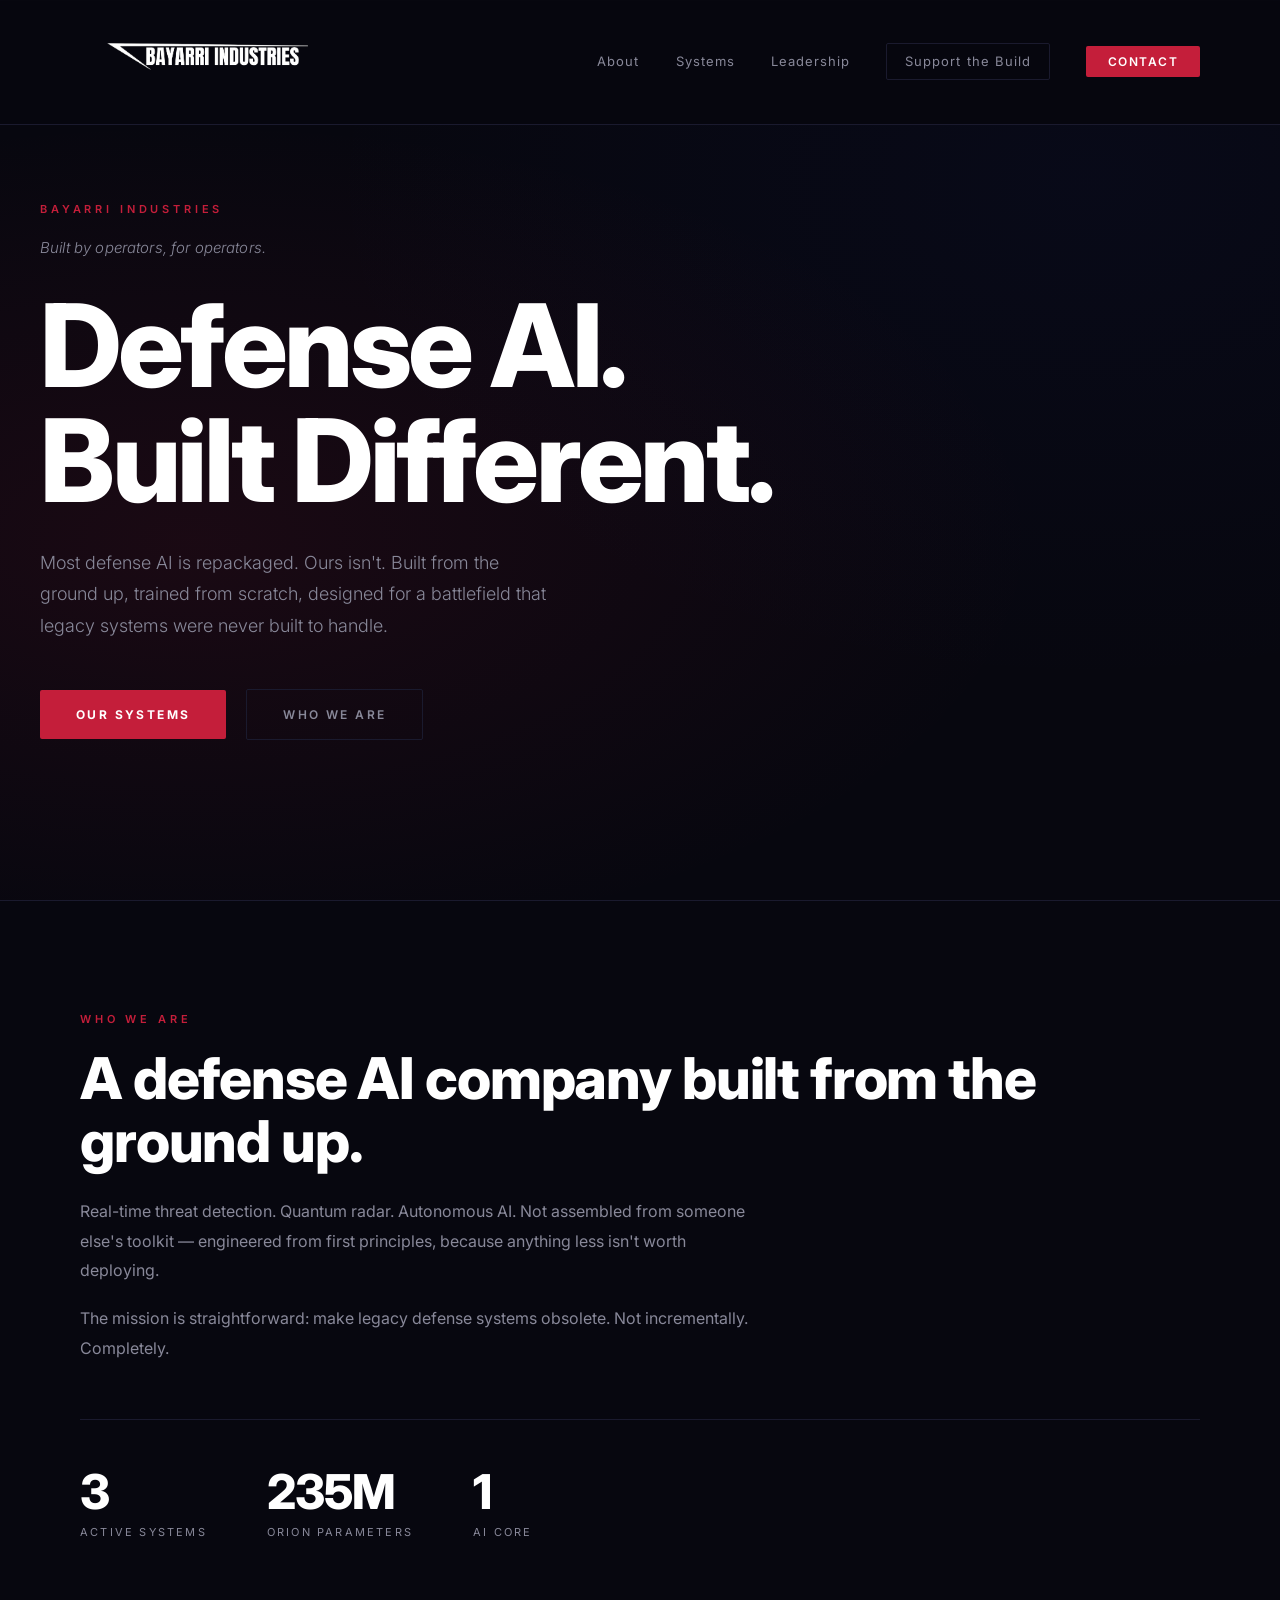
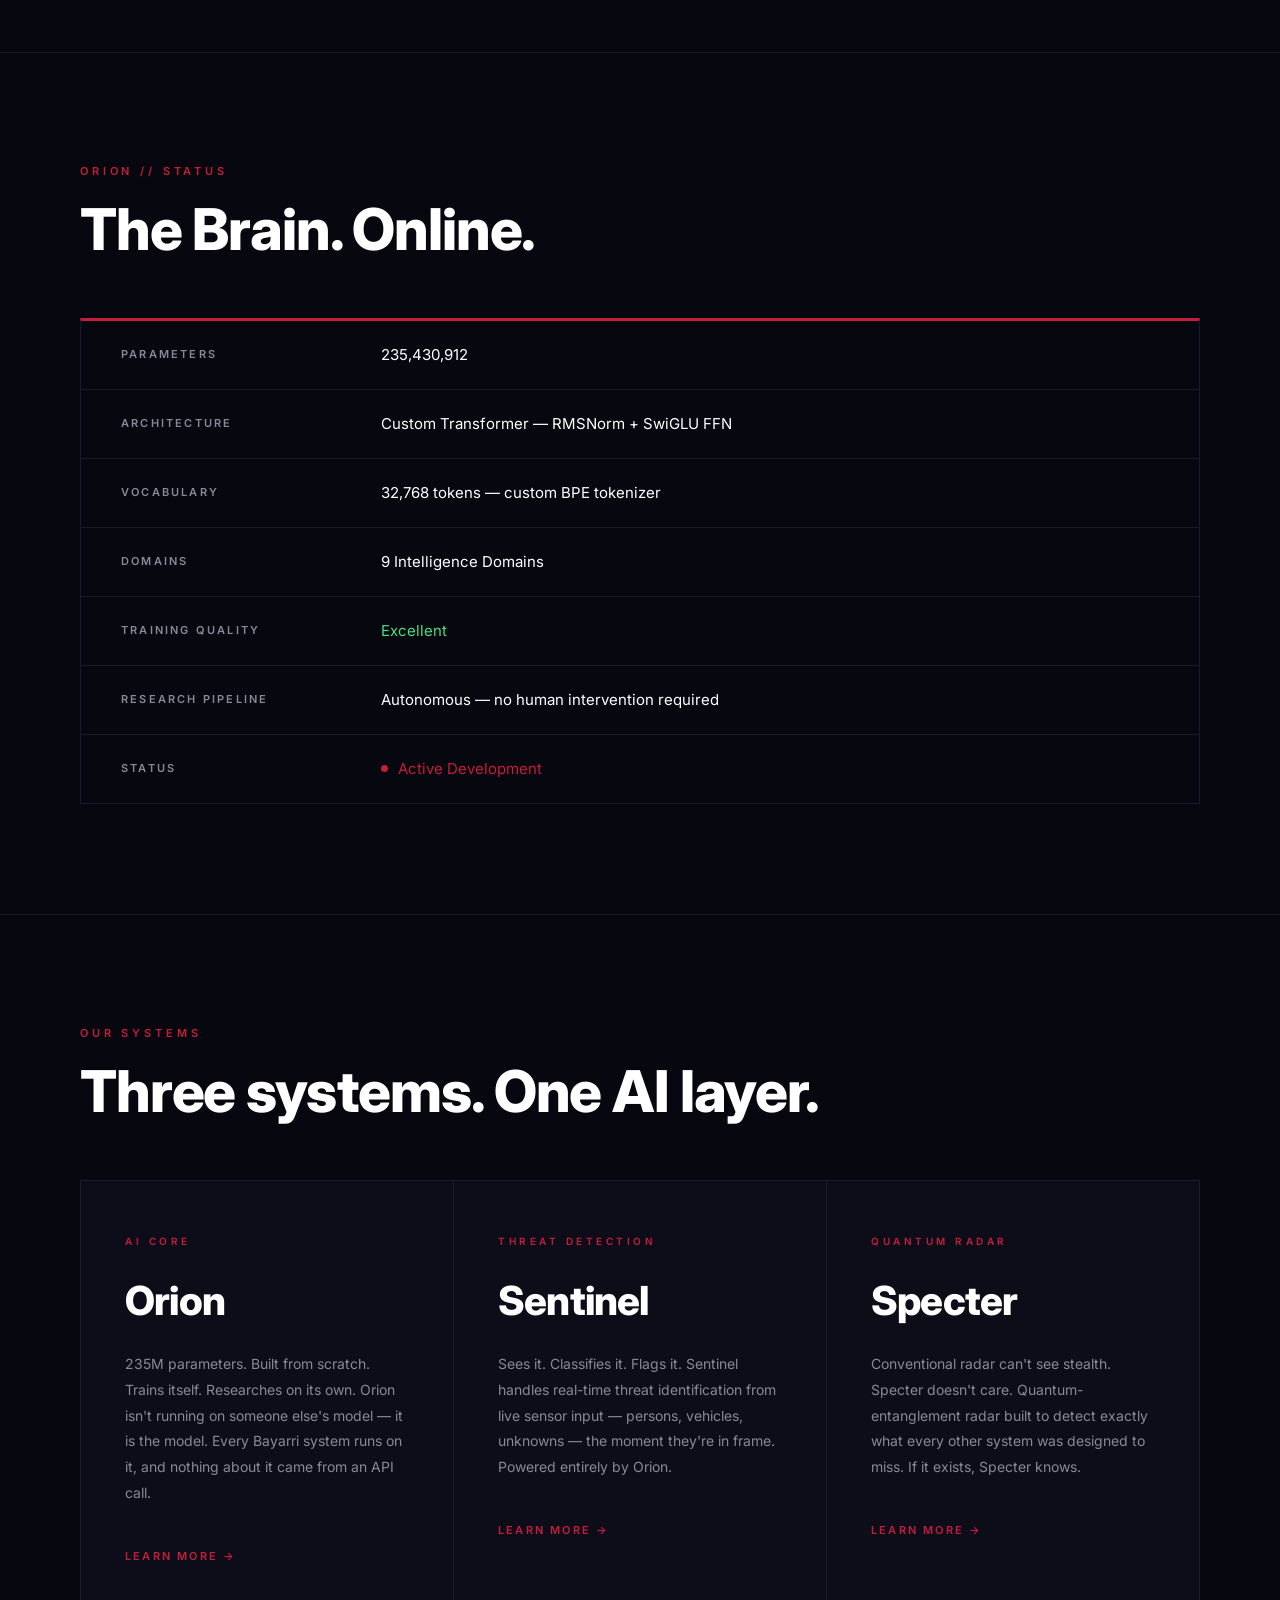
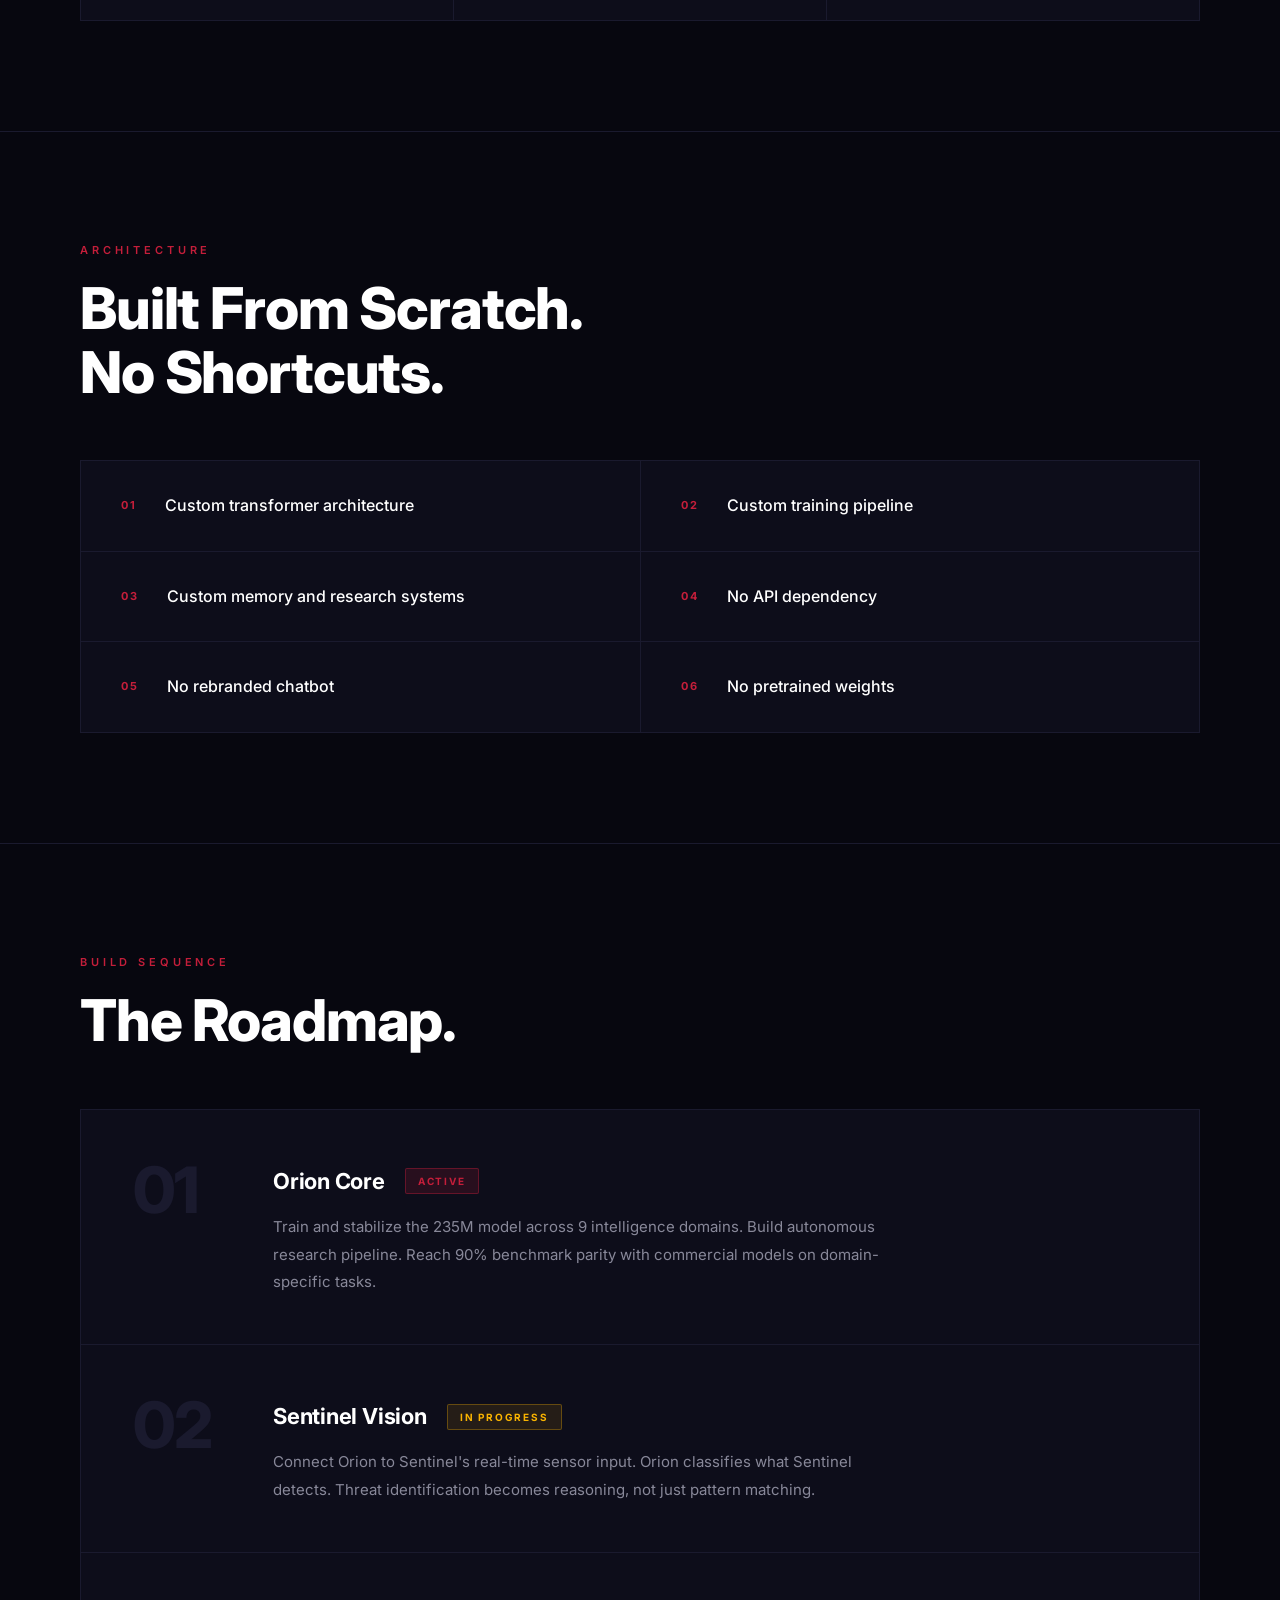
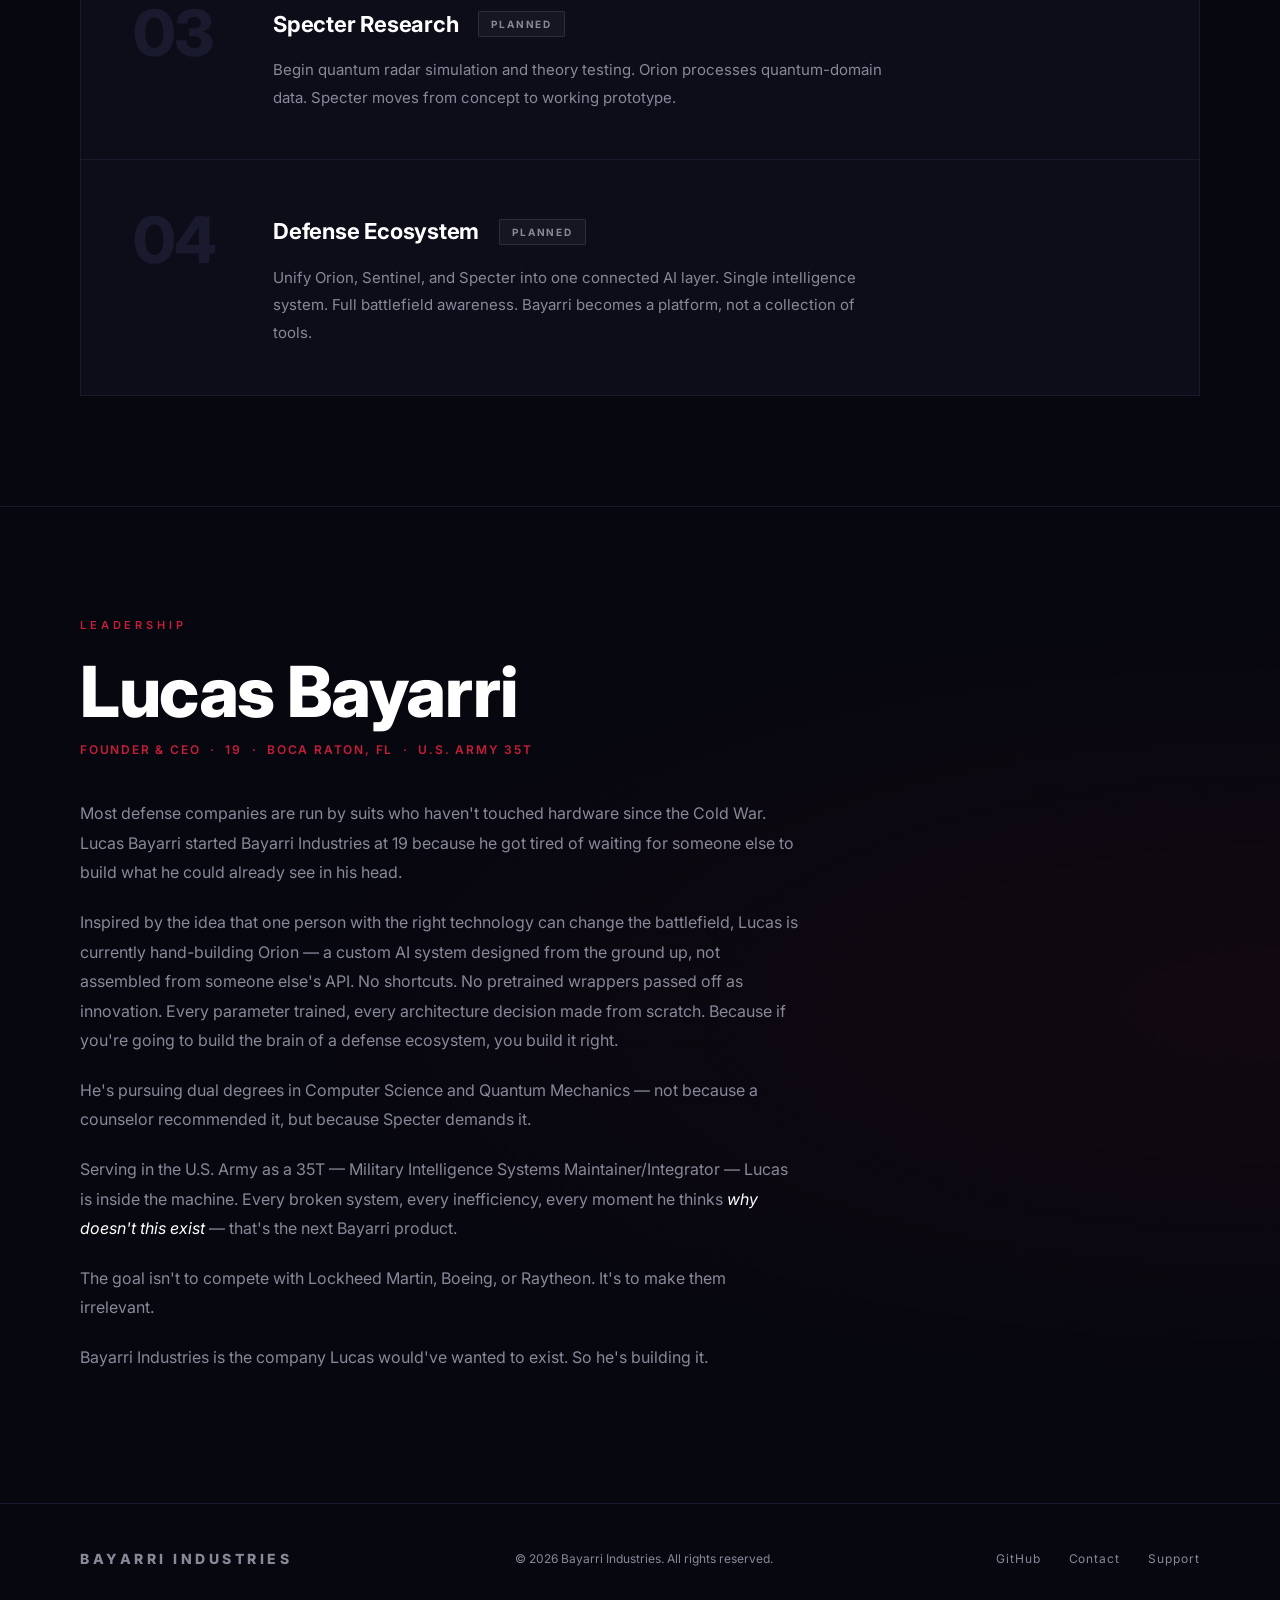
==== commit 1f093014: "Add Ko-fi donate button to nav and footer Co-Authored-By: Claude Sonnet 4.6 <noreply@anthropic.com>" ====
--- a/index.html
+++ b/index.html
@@ -36,6 +36,7 @@
                 <a href="#about">About</a>
                 <a href="#projects">Systems</a>
                 <a href="#ceo">Leadership</a>
+                <a href="https://ko-fi.com/bayarriindustries" target="_blank" class="nav-support">Support the Build</a>
                 <button class="nav-cta" onclick="openModal()">Contact</button>
             </div>
         </div>
@@ -253,6 +254,7 @@
                 <div class="footer-links">
                     <a href="https://github.com/Bayarri-Industries" target="_blank">GitHub</a>
                     <a href="#" onclick="openModal(); return false;">Contact</a>
+                    <a href="https://ko-fi.com/bayarriindustries" target="_blank">Support</a>
                 </div>
             </div>
         </div>
--- a/style.css
+++ b/style.css
@@ -68,6 +68,22 @@
     color: var(--white);
 }
 
+.nav-support {
+    color: var(--gray);
+    text-decoration: none;
+    font-size: 13px;
+    letter-spacing: 0.08em;
+    border: 1px solid var(--border);
+    padding: 7px 18px;
+    border-radius: 2px;
+    transition: all 0.2s;
+}
+
+.nav-support:hover {
+    border-color: var(--gray);
+    color: var(--white);
+}
+
 .nav-cta {
     background: var(--red);
     color: var(--white);
